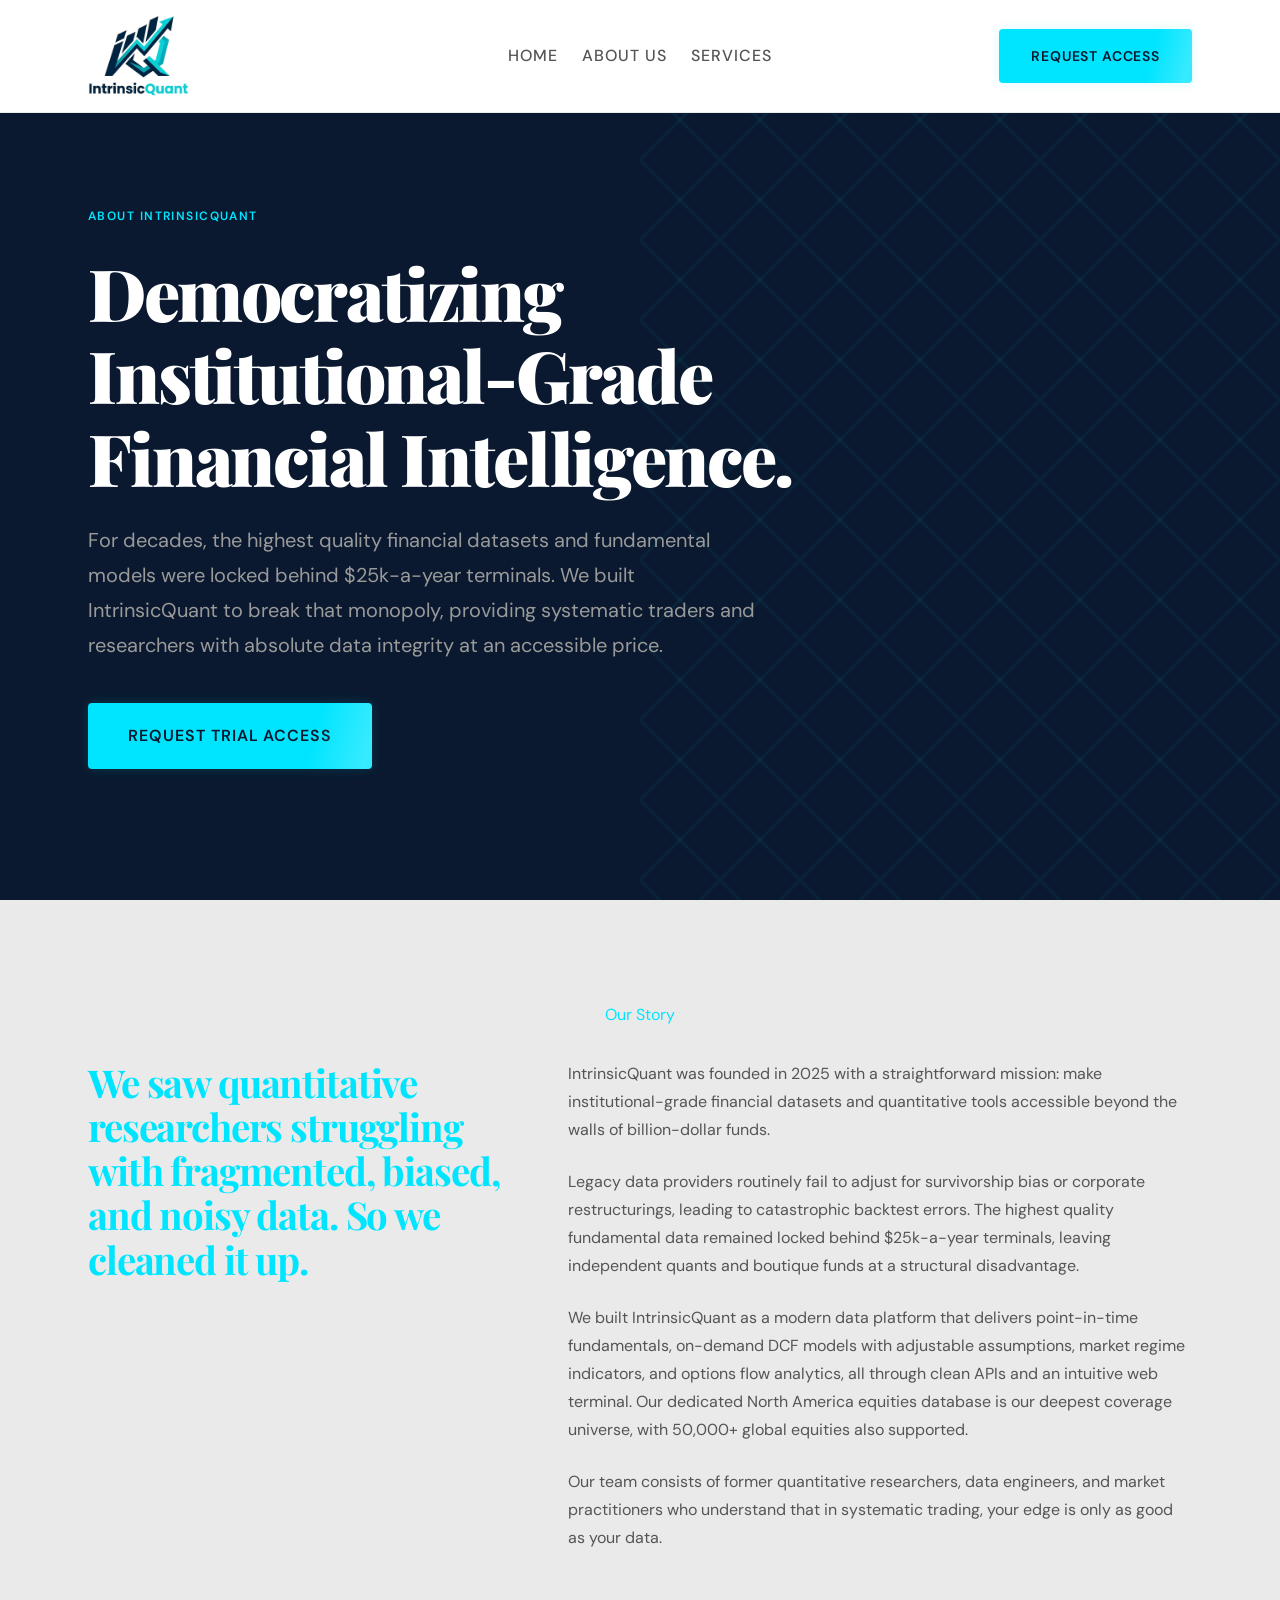
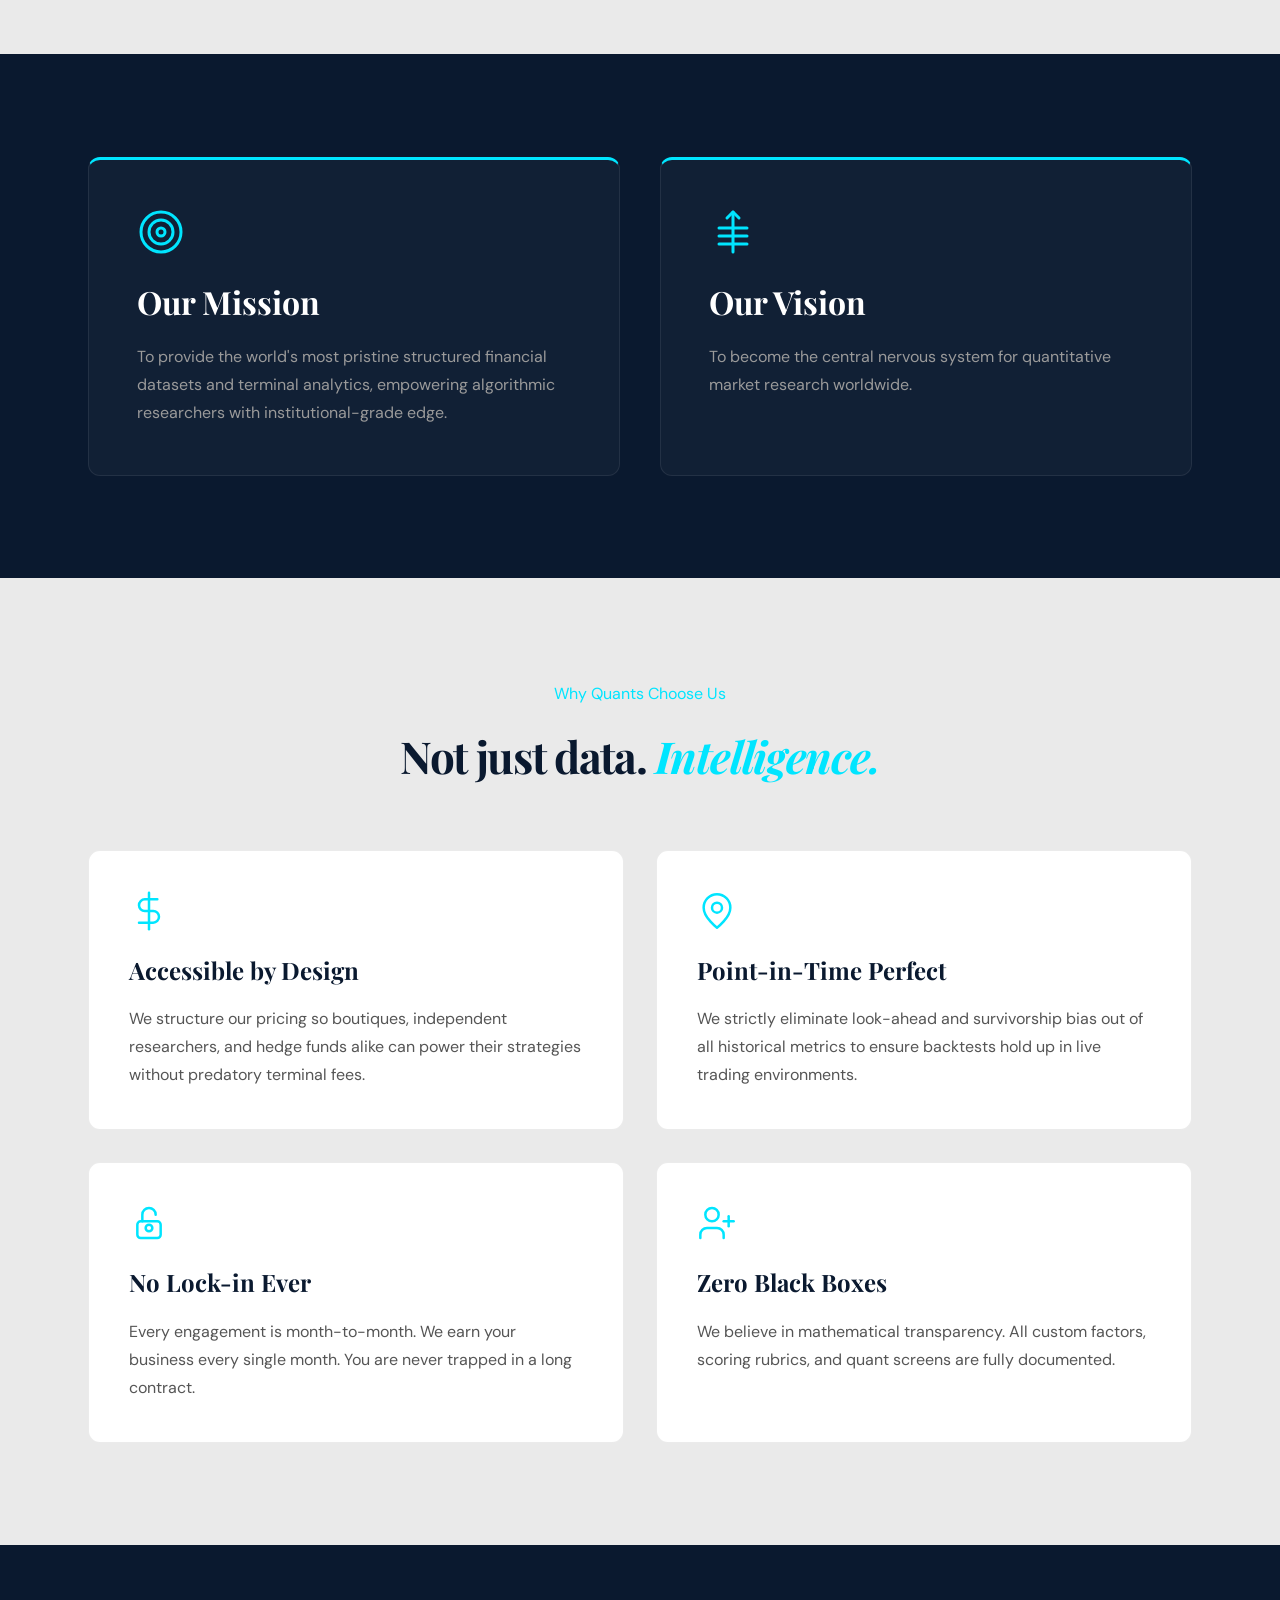
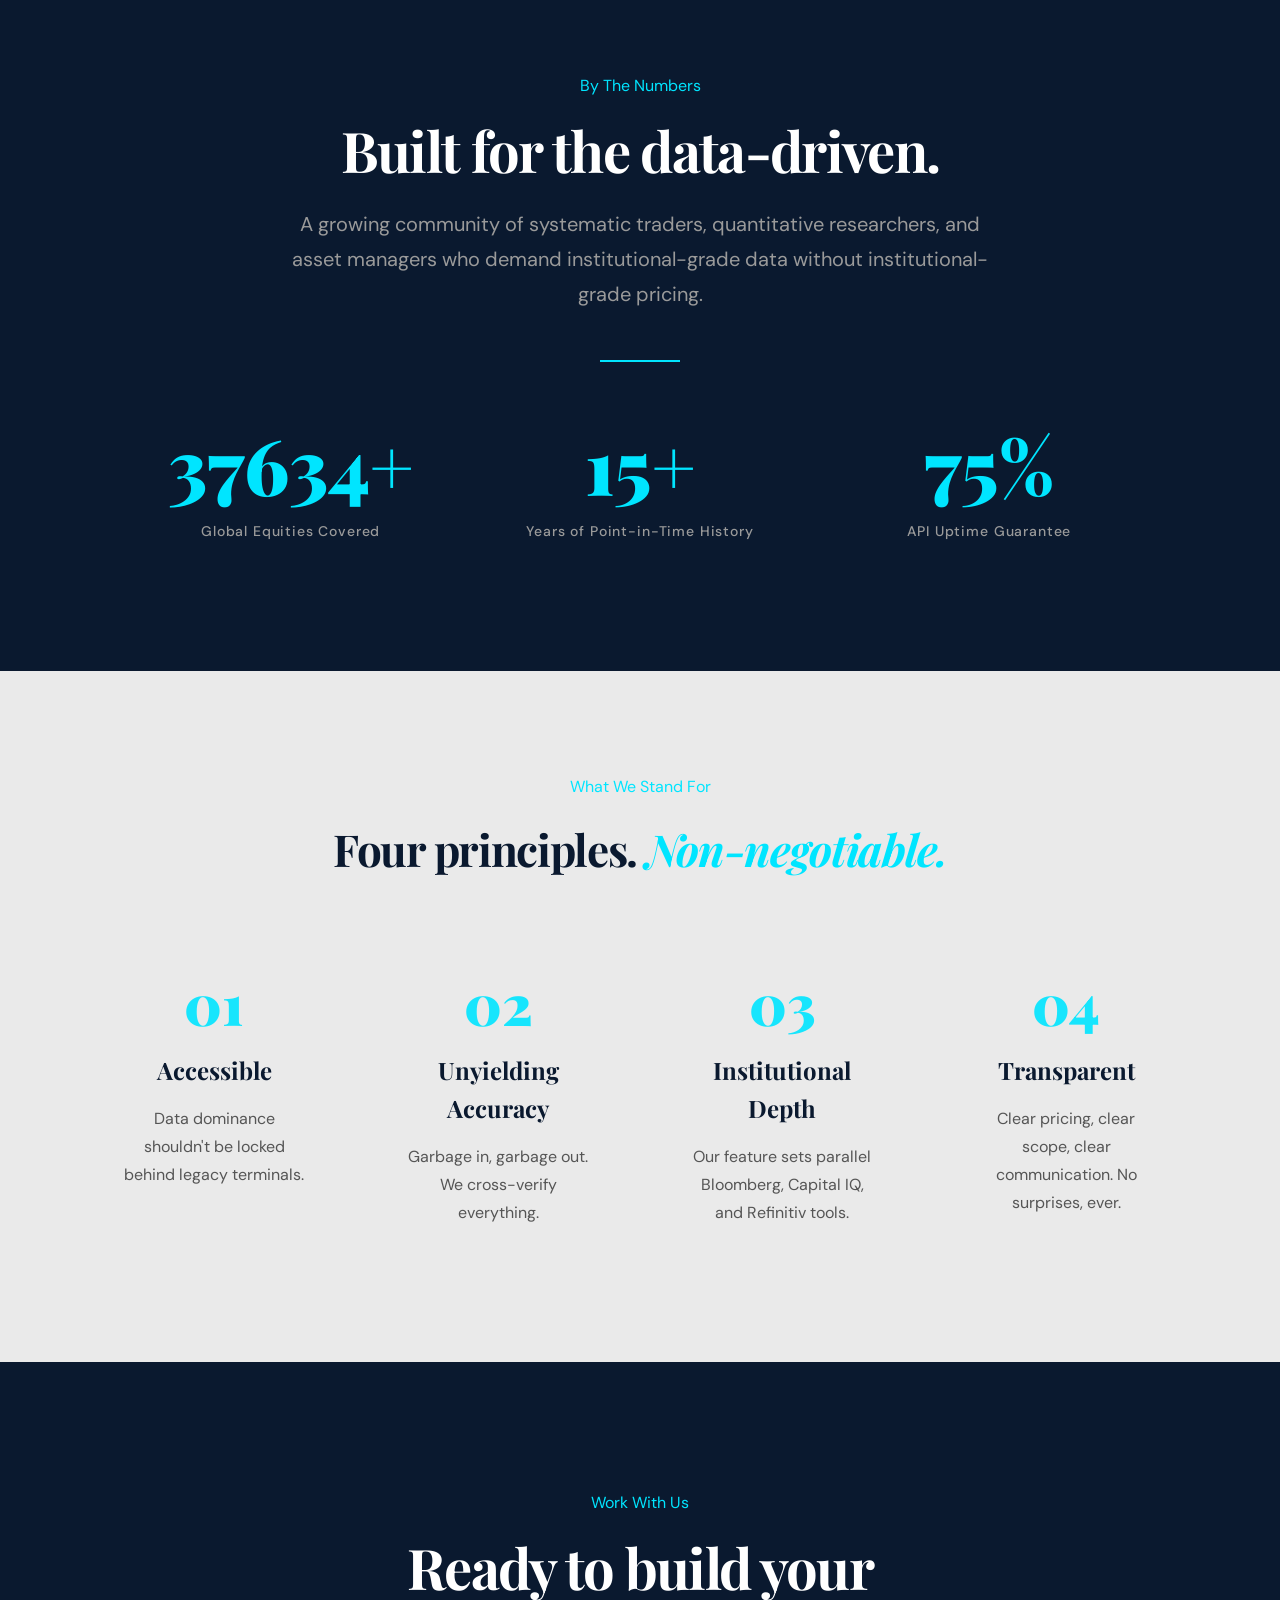
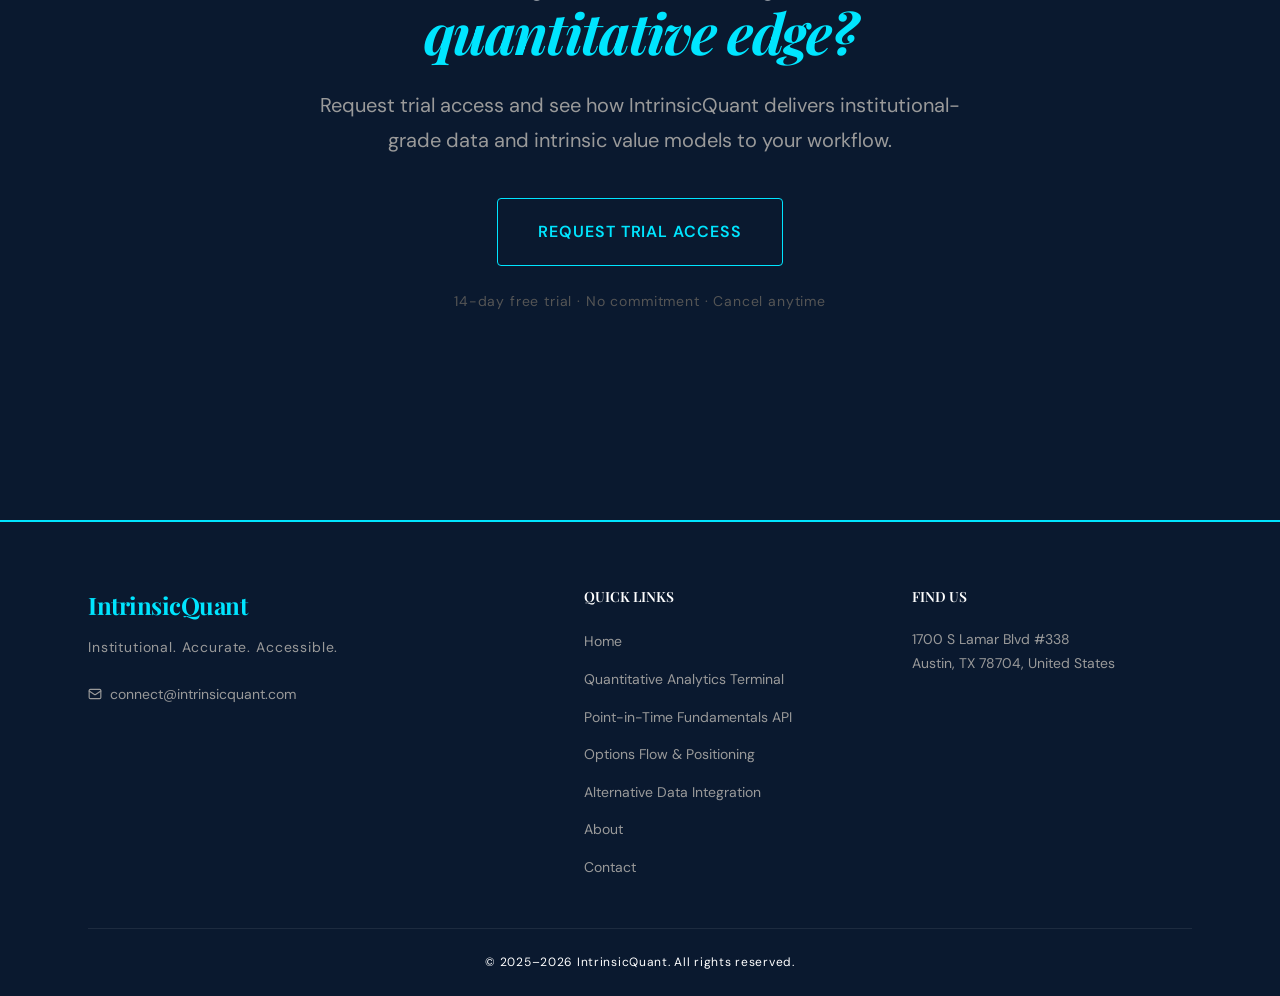
==== about/index.html @ f61d4e47 "Initial commit for IntrinsicQuant" ====
<!DOCTYPE html>
<html lang="en">

<head>
  <meta charset="UTF-8">
  <meta name="viewport" content="width=device-width, initial-scale=1.0">
  <title>About Us — IntrinsicQuant</title>
  <meta name="description"
    content="Learn about IntrinsicQuant and our mission to democratize institutional-grade financial data.">
  <link rel="canonical" href="https://intrinsicquant.com/about/">
  <meta property="og:title" content="About Us — IntrinsicQuant">
  <meta property="og:description"
    content="Learn about IntrinsicQuant and our mission to democratize institutional-grade financial data.">
  <meta property="og:image" content="https://intrinsicquant.com/assets/images/Png%20Logo.png">
  <meta property="og:url" content="https://intrinsicquant.com/about/">
  <meta property="og:type" content="website">
  <meta name="twitter:card" content="summary_large_image">
  <meta name="twitter:title" content="About Us — IntrinsicQuant">
  <meta name="twitter:description" content="Learn about IntrinsicQuant and our mission to democratize institutional-grade financial data.">
  <meta name="twitter:image" content="https://intrinsicquant.com/assets/images/Png%20Logo.png">
  <link
    href="https://fonts.googleapis.com/css2?family=Playfair+Display:wght@400;700;900&family=DM+Sans:wght@300;400;500;600&display=swap"
    rel="stylesheet">
  <link rel="stylesheet" href="/css/styles.css">
  <script defer src="/js/main.js"></script>
</head>

<body>

  <!-- NAV -->
  <nav class="nav" id="navbar">
    <div class="container">
      <div class="nav__inner">

        <a class="nav__logo" href="/">
          <img src="/assets/images/logo.png" alt="IntrinsicQuant" height="80">
        </a>

        <ul class="nav__links">
          <li class="nav__item">
            <a href="/" class="nav__link">Home</a>
          </li>
          <li class="nav__item">
            <a href="/about/" class="nav__link">About Us</a>
          </li>
          <li class="nav__item">
            <a href="/#services" class="nav__link">Services</a>
          </li>
          
        </ul>

        <div class="nav__ctas">
          
          <a class="btn btn--sm btn--primary" href="/contact/">Request Access</a>
        </div>

        <button class="nav__hamburger" id="nav-hamburger" aria-label="Toggle menu" aria-expanded="false">
          <span></span><span></span><span></span>
        </button>

      </div>
    </div>
  </nav>

  <div class="nav__mobile" id="nav-mobile">
    <a href="/" class="nav__link">Home</a>
    <a href="/about/" class="nav__link">About Us</a>
    <a href="/#services" class="nav__link">Services</a>
    
    <div style="margin-top:auto;display:flex;flex-direction:column;gap:12px;">
      
      <a class="btn btn--primary" href="/contact/">Request Access</a>
    </div>
  </div>

  <!-- SECTION 1: HERO -->
  <section class="about-hero">
    <div class="container">
      <div class="about-hero__content">
        <p class="about-hero__label">About IntrinsicQuant</p>
        <h1 class="about-hero__headline">Democratizing Institutional-Grade Financial Intelligence.</h1>
        <p class="about-hero__subline">For decades, the highest quality financial datasets and fundamental models were locked behind $25k-a-year terminals. We built IntrinsicQuant to break that monopoly, providing systematic traders and researchers with absolute data integrity at an accessible price.</p>
        <div class="about-hero__buttons">
          <a href="/contact/" class="btn btn--primary btn--lg">Request Trial Access</a>
          
        </div>
      </div>
      <div class="about-hero__texture"></div>
    </div>
  </section>

  <!-- SECTION 2: OUR STORY -->
  <section class="about-story">
    <div class="container">
      <p class="section-label">Our Story</p>
      <div class="about-story__grid">
        <div class="about-story__quote">
          <p>We saw quantitative researchers struggling with fragmented, biased, and noisy data. So we cleaned it up.</p>
        </div>
        <div class="about-story__body">
          <p>IntrinsicQuant was founded in 2025 with a straightforward mission: make institutional-grade financial datasets and quantitative tools accessible beyond the walls of billion-dollar funds.</p>
          <p>Legacy data providers routinely fail to adjust for survivorship bias or corporate restructurings, leading to catastrophic backtest errors. The highest quality fundamental data remained locked behind $25k-a-year terminals, leaving independent quants and boutique funds at a structural disadvantage.</p>
          <p>We built IntrinsicQuant as a modern data platform that delivers point-in-time fundamentals, on-demand DCF models with adjustable assumptions, market regime indicators, and options flow analytics, all through clean APIs and an intuitive web terminal. Our dedicated North America equities database is our deepest coverage universe, with 50,000+ global equities also supported.</p>
          <p>Our team consists of former quantitative researchers, data engineers, and market practitioners who understand that in systematic trading, your edge is only as good as your data.</p>
        </div>
      </div>
    </div>
  </section>

  <!-- SECTION 3: MISSION AND VISION -->
  <section class="about-mission">
    <div class="container">
      <div class="about-mission__grid">
        <div class="about-mission__card">
          <div class="about-mission__icon">
            <svg xmlns="http://www.w3.org/2000/svg" width="48" height="48" viewBox="0 0 24 24" fill="none"
              stroke="currentColor" stroke-width="1.5" stroke-linecap="round" stroke-linejoin="round">
              <circle cx="12" cy="12" r="10" />
              <circle cx="12" cy="12" r="6" />
              <circle cx="12" cy="12" r="2" />
            </svg>
          </div>
          <h3>Our Mission</h3>
          <p>To provide the world's most pristine structured financial datasets and terminal analytics, empowering algorithmic researchers with institutional-grade edge.</p>
        </div>
        <div class="about-mission__card">
          <div class="about-mission__icon">
            <svg xmlns="http://www.w3.org/2000/svg" width="48" height="48" viewBox="0 0 24 24" fill="none"
              stroke="currentColor" stroke-width="1.5" stroke-linecap="round" stroke-linejoin="round">
              <path d="M12 2v20" />
              <path d="m15 5-3-3-3 3" />
              <path d="M5 10h14" />
              <path d="M5 14h14" />
              <path d="M5 18h14" />
            </svg>
          </div>
          <h3>Our Vision</h3>
          <p>To become the central nervous system for quantitative market research worldwide.</p>
        </div>
      </div>
    </div>
  </section>

  <!-- SECTION 4: WHAT MAKES US DIFFERENT -->
  <section class="about-different">
    <div class="container">
      <p class="section-label">Why Quants Choose Us</p>
      <h2 class="section-title">Not just data. <span class="italic-accent">Intelligence.</span></h2>
      <div class="about-different__grid">
        <div class="about-different__card">
          <div class="about-different__icon">
            <svg xmlns="http://www.w3.org/2000/svg" width="40" height="40" viewBox="0 0 24 24" fill="none"
              stroke="currentColor" stroke-width="1.5" stroke-linecap="round" stroke-linejoin="round">
              <line x1="12" y1="1" x2="12" y2="23" />
              <path d="M17 5H9.5a3.5 3.5 0 0 0 0 7h5a3.5 3.5 0 0 1 0 7H6" />
            </svg>
          </div>
          <h4>Accessible by Design</h4>
          <p>We structure our pricing so boutiques, independent researchers, and hedge funds alike can power their strategies without predatory terminal fees.</p>
        </div>
        <div class="about-different__card">
          <div class="about-different__icon">
            <svg xmlns="http://www.w3.org/2000/svg" width="40" height="40" viewBox="0 0 24 24" fill="none"
              stroke="currentColor" stroke-width="1.5" stroke-linecap="round" stroke-linejoin="round">
              <path d="M20 10c0 6-8 12-8 12s-8-6-8-12a8 8 0 0 1 16 0Z" />
              <circle cx="12" cy="10" r="3" />
            </svg>
          </div>
          <h4>Point-in-Time Perfect</h4>
          <p>We strictly eliminate look-ahead and survivorship bias out of all historical metrics to ensure backtests hold up in live trading environments.</p>
        </div>
        <div class="about-different__card">
          <div class="about-different__icon">
            <svg xmlns="http://www.w3.org/2000/svg" width="40" height="40" viewBox="0 0 24 24" fill="none"
              stroke="currentColor" stroke-width="1.5" stroke-linecap="round" stroke-linejoin="round">
              <rect x="5" y="11" width="14" height="10" rx="2" ry="2" />
              <path d="M12 17a2 2 0 1 0 0-4 2 2 0 0 0 0 4z" />
              <path d="M8 11V7a4 4 0 0 1 8 0" />
            </svg>
          </div>
          <h4>No Lock-in Ever</h4>
          <p>Every engagement is month-to-month. We earn your business every single month. You are never trapped in a long contract.</p>
        </div>
        <div class="about-different__card">
          <div class="about-different__icon">
            <svg xmlns="http://www.w3.org/2000/svg" width="40" height="40" viewBox="0 0 24 24" fill="none"
              stroke="currentColor" stroke-width="1.5" stroke-linecap="round" stroke-linejoin="round">
              <path d="M16 21v-2a4 4 0 0 0-4-4H6a4 4 0 0 0-4 4v2" />
              <circle cx="9" cy="7" r="4" />
              <line x1="19" y1="8" x2="19" y2="14" />
              <line x1="22" y1="11" x2="16" y2="11" />
            </svg>
          </div>
          <h4>Zero Black Boxes</h4>
          <p>We believe in mathematical transparency. All custom factors, scoring rubrics, and quant screens are fully documented.</p>
        </div>
      </div>
    </div>
  </section>

  <!-- SECTION 5: THE HIVE COMMUNITY -->
  <section class="about-hive">
    <div class="container">
      <p class="section-label">By The Numbers</p>
      <h2 class="about-hive__headline">Built for the data-driven.</h2>
      <p class="about-hive__subline">A growing community of systematic traders, quantitative researchers, and asset managers who demand institutional-grade data without institutional-grade pricing.</p>
      <div class="about-hive__divider"></div>
      <div class="about-hive__stats">
        <div class="about-hive__stat">
          <div class="about-hive__stat-num" data-counter data-target="50000" data-suffix="+">0+</div>
          <div class="about-hive__stat-label">Global Equities Covered</div>
        </div>
        <div class="about-hive__stat">
          <div class="about-hive__stat-num" data-counter data-target="20" data-suffix="+">0+</div>
          <div class="about-hive__stat-label">Years of Point-in-Time History</div>
        </div>
        <div class="about-hive__stat">
          <div class="about-hive__stat-num" data-counter data-target="99" data-suffix="%">0%</div>
          <div class="about-hive__stat-label">API Uptime Guarantee</div>
        </div>
      </div>
    </div>
  </section>

  <!-- SECTION 6: VALUES -->
  <section class="about-values">
    <div class="container">
      <p class="section-label">What We Stand For</p>
      <h2 class="section-title">Four principles. <span class="italic-accent">Non-negotiable.</span></h2>
      <div class="about-values__grid">
        <div class="about-values__card">
          <div class="about-values__num">01</div>
          <h4>Accessible</h4>
          <p>Data dominance shouldn't be locked behind legacy terminals.</p>
        </div>
        <div class="about-values__card">
          <div class="about-values__num">02</div>
          <h4>Unyielding Accuracy</h4>
          <p>Garbage in, garbage out. We cross-verify everything.</p>
        </div>
        <div class="about-values__card">
          <div class="about-values__num">03</div>
          <h4>Institutional Depth</h4>
          <p>Our feature sets parallel Bloomberg, Capital IQ, and Refinitiv tools.</p>
        </div>
        <div class="about-values__card">
          <div class="about-values__num">04</div>
          <h4>Transparent</h4>
          <p>Clear pricing, clear scope, clear communication. No surprises, ever.</p>
        </div>
      </div>
    </div>
  </section>

  <!-- SECTION 8: CTA -->
  <section class="about-cta">
    <div class="container">
      <p class="section-label">Work With Us</p>
      <h2 class="about-cta__headline">Ready to build your <span class="italic-accent">quantitative edge?</span></h2>
      <p class="about-cta__subline">Request trial access and see how IntrinsicQuant delivers institutional-grade data and intrinsic value models to your workflow.</p>
      <div class="about-cta__buttons">

        <a href="/contact/" class="btn btn--secondary btn--lg">Request Trial Access</a>
      </div>
      <p class="about-cta__note">14-day free trial · No commitment · Cancel anytime</p>
    </div>
  </section>

  <!-- FOOTER -->
  <footer class="site-footer">
    <div class="container">
      <div class="footer-grid">

        <!-- Col 1: Brand -->
        <div class="footer-col footer-brand">
          <a class="footer-logo" href="/">IntrinsicQuant</a>
          <p class="footer-tagline">Institutional. Accurate. Accessible.</p>
          <div class="footer-contact">
            
            <a class="footer-contact-link" href="mailto:connect@intrinsicquant.com">
              <svg xmlns="http://www.w3.org/2000/svg" width="14" height="14" viewBox="0 0 24 24" fill="none"
                stroke="currentColor" stroke-width="2" stroke-linecap="round" stroke-linejoin="round"
                aria-hidden="true">
                <rect width="20" height="16" x="2" y="4" rx="2" />
                <path d="m22 7-8.97 5.7a1.94 1.94 0 0 1-2.06 0L2 7" />
              </svg>
              connect@intrinsicquant.com
            </a>
          </div>
        </div>

        <!-- Col 2: Quick Links -->
        <div class="footer-col">
          <h4 class="footer-heading">Quick Links</h4>
          <ul class="footer-links">
            <li><a href="/">Home</a></li>
            <li><a href="/#services">Quantitative Analytics Terminal</a></li>
            <li><a href="/#services">Point-in-Time Fundamentals API</a></li>
            <li><a href="/#services">Options Flow & Positioning</a></li>
            <li><a href="/#services">Alternative Data Integration</a></li>
            <li><a href="/about/">About</a></li>
            <li><a href="/contact/">Contact</a></li>
          </ul>
        </div>

        <!-- Col 3: Location & Social -->
        <div class="footer-col">
          <h4 class="footer-heading">Find Us</h4>
          <p class="footer-address">1700 S Lamar Blvd #338<br>Austin, TX 78704, United States</p>
          
          
        </div>

      </div>
      <div class="footer-bottom">
        <p>© 2025–2026 IntrinsicQuant. All rights reserved.</p>
      </div>
    </div>
  </footer>
</body>

</html>
---- css/styles.css ----
/* ============================================================
   INTRINSICQUANT.COM — SHARED CSS DESIGN SYSTEM
   Version: 1.0.0
   Stack: GitHub Pages / Static HTML
   Aesthetic: Quantitative Finance — Precision meets Authority
   ============================================================ */

/* ------------------------------------------------------------
   0. GOOGLE FONTS IMPORT
   Playfair Display (display/headings) + DM Sans (body)
   ------------------------------------------------------------ */
@import url('https://fonts.googleapis.com/css2?family=Playfair+Display:ital,wght@0,400;0,600;0,700;0,900;1,400;1,700&family=DM+Sans:opsz,wght@9..40,300;9..40,400;9..40,500;9..40,600&display=swap');


/* ============================================================
   1. DESIGN TOKENS — CSS CUSTOM PROPERTIES
   ============================================================ */
:root {

  /* --- Brand Colors --- */
  --color-black: #0A192F;
  --color-gold: #00E5FF;
  --color-gold-dark: #00B3CC;
  --color-gold-light: #66EFFF;
  --color-gold-glow: rgba(0, 229, 255, 0.15);
  --color-light: #EAEAEA;
  --color-white: #FFFFFF;

  /* --- Neutrals --- */
  --color-gray-50: #F8F8F8;
  --color-gray-100: #EAEAEA;
  /* = --color-light */
  --color-gray-200: #D4D4D4;
  --color-gray-400: #9A9A9A;
  --color-gray-600: #555555;
  --color-gray-800: #1A1A1A;
  --color-gray-900: #0D0D0D;

  /* --- Semantic Color Roles --- */
  --bg-primary: var(--color-black);
  --bg-secondary: var(--color-gray-900);
  --bg-surface: var(--color-gray-800);
  --bg-light-section: var(--color-light);
  --text-primary: var(--color-white);
  --text-secondary: var(--color-gray-400);
  --text-on-light: var(--color-black);
  --text-accent: var(--color-gold);
  --border-default: rgba(0, 229, 255, 0.18);
  --border-subtle: rgba(255, 255, 255, 0.08);

  /* --- Typography Scale --- */
  --font-display: 'Playfair Display', Georgia, serif;
  --font-body: 'DM Sans', system-ui, sans-serif;

  --text-xs: 0.75rem;
  /* 12px */
  --text-sm: 0.875rem;
  /* 14px */
  --text-base: 1rem;
  /* 16px */
  --text-md: 1.125rem;
  /* 18px */
  --text-lg: 1.25rem;
  /* 20px */
  --text-xl: 1.5rem;
  /* 24px */
  --text-2xl: 2rem;
  /* 32px */
  --text-3xl: 2.75rem;
  /* 44px */
  --text-4xl: 3.5rem;
  /* 56px */
  --text-5xl: 4.5rem;
  /* 72px */
  --text-hero: clamp(3rem, 7vw, 5.5rem);

  --leading-tight: 1.15;
  --leading-snug: 1.35;
  --leading-normal: 1.6;
  --leading-relaxed: 1.75;

  --tracking-tight: -0.03em;
  --tracking-normal: -0.01em;
  --tracking-wide: 0.06em;
  --tracking-wider: 0.12em;

  --weight-light: 300;
  --weight-regular: 400;
  --weight-medium: 500;
  --weight-semibold: 600;
  --weight-bold: 700;
  --weight-black: 900;

  /* --- Spacing Scale (8pt grid) --- */
  --space-1: 0.25rem;
  /*  4px */
  --space-2: 0.5rem;
  /*  8px */
  --space-3: 0.75rem;
  /* 12px */
  --space-4: 1rem;
  /* 16px */
  --space-5: 1.25rem;
  /* 20px */
  --space-6: 1.5rem;
  /* 24px */
  --space-8: 2rem;
  /* 32px */
  --space-10: 2.5rem;
  /* 40px */
  --space-12: 3rem;
  /* 48px */
  --space-16: 4rem;
  /* 64px */
  --space-20: 5rem;
  /* 80px */
  --space-24: 6rem;
  /* 96px */
  --space-32: 8rem;
  /* 128px */

  /* --- Layout --- */
  --container-max: 1200px;
  --container-wide: 1440px;
  --container-narrow: 780px;
  --container-padding: clamp(1.25rem, 5vw, 3rem);
  --section-py: clamp(4rem, 8vw, 7rem);

  /* --- Border Radius --- */
  --radius-sm: 4px;
  --radius-md: 8px;
  --radius-lg: 12px;
  --radius-xl: 20px;
  --radius-pill: 999px;

  /* --- Shadows --- */
  --shadow-sm: 0 2px 8px rgba(0, 0, 0, 0.35);
  --shadow-md: 0 8px 24px rgba(0, 0, 0, 0.5);
  --shadow-lg: 0 20px 60px rgba(0, 0, 0, 0.65);
  --shadow-gold: 0 0 28px rgba(0, 229, 255, 0.22);
  --shadow-gold-sm: 0 0 12px rgba(0, 229, 255, 0.15);

  /* --- Transitions --- */
  --ease-out: cubic-bezier(0.16, 1, 0.3, 1);
  --ease-in-out: cubic-bezier(0.45, 0, 0.55, 1);
  --ease-spring: cubic-bezier(0.34, 1.56, 0.64, 1);
  --duration-fast: 160ms;
  --duration-base: 280ms;
  --duration-slow: 480ms;

  /* --- Z-Index Layers --- */
  --z-base: 0;
  --z-raised: 10;
  --z-overlay: 100;
  --z-nav: 200;
  --z-modal: 300;
  --z-toast: 400;
}


/* ============================================================
   2. CSS RESET & BASE
   ============================================================ */
*,
*::before,
*::after {
  box-sizing: border-box;
  margin: 0;
  padding: 0;
}

html {
  font-size: 16px;
  scroll-behavior: smooth;
  -webkit-text-size-adjust: 100%;
  text-rendering: optimizeLegibility;
  -webkit-font-smoothing: antialiased;
  -moz-osx-font-smoothing: grayscale;
}

body {
  font-family: var(--font-body);
  font-size: var(--text-base);
  font-weight: var(--weight-regular);
  line-height: var(--leading-normal);
  color: var(--text-primary);
  background-color: var(--bg-primary);
  overflow-x: hidden;
}

img,
video,
svg {
  display: block;
  max-width: 100%;
  height: auto;
}

a {
  color: inherit;
  text-decoration: none;
}

ul,
ol {
  list-style: none;
}

button,
input,
select,
textarea {
  font: inherit;
  border: none;
  background: none;
  outline: none;
}

button {
  cursor: pointer;
}

::selection {
  background: var(--color-gold);
  color: var(--color-black);
}

:focus-visible {
  outline: 2px solid var(--color-gold);
  outline-offset: 3px;
  border-radius: var(--radius-sm);
}


/* ============================================================
   3. LAYOUT UTILITIES
   ============================================================ */

/* Container */
.container {
  width: 100%;
  max-width: var(--container-max);
  margin-inline: auto;
  padding-inline: var(--container-padding);
}

.container--wide {
  max-width: var(--container-wide);
}

.container--narrow {
  max-width: var(--container-narrow);
}

/* Section wrapper */
.section {
  padding-block: var(--section-py);
}

.section--dark {
  background-color: var(--bg-primary);
}

.section--dim {
  background-color: var(--bg-secondary);
}

.section--light {
  background-color: var(--bg-light-section);
  color: var(--text-on-light);
}

/* Grid helpers */
.grid {
  display: grid;
  gap: var(--space-8);
}

.grid-2 {
  grid-template-columns: repeat(2, 1fr);
}

.grid-3 {
  grid-template-columns: repeat(3, 1fr);
}

.grid-4 {
  grid-template-columns: repeat(4, 1fr);
}

.grid-auto-fit-sm {
  grid-template-columns: repeat(auto-fit, minmax(220px, 1fr));
}

.grid-auto-fit-md {
  grid-template-columns: repeat(auto-fit, minmax(300px, 1fr));
}

.grid-auto-fit-lg {
  grid-template-columns: repeat(auto-fit, minmax(360px, 1fr));
}

/* Flex helpers */
.flex {
  display: flex;
}

.flex-center {
  display: flex;
  align-items: center;
  justify-content: center;
}

.flex-between {
  display: flex;
  align-items: center;
  justify-content: space-between;
}

.flex-col {
  display: flex;
  flex-direction: column;
}

.gap-2 {
  gap: var(--space-2);
}

.gap-4 {
  gap: var(--space-4);
}

.gap-6 {
  gap: var(--space-6);
}

.gap-8 {
  gap: var(--space-8);
}

.gap-12 {
  gap: var(--space-12);
}

/* Spacing helpers */
.mt-auto {
  margin-top: auto;
}

.ml-auto {
  margin-left: auto;
}

.mx-auto {
  margin-inline: auto;
}

/* Divider */
.divider {
  width: 100%;
  height: 1px;
  background: var(--border-subtle);
}

.divider--gold {
  background: linear-gradient(90deg, transparent, var(--color-gold), transparent);
  height: 1px;
  border: none;
  opacity: 0.5;
}


/* ============================================================
   4. TYPOGRAPHY
   ============================================================ */

/* Display headings — Playfair Display */
.display-xl,
.display-lg,
.display-md,
.display-sm {
  font-family: var(--font-display);
  line-height: var(--leading-tight);
  letter-spacing: var(--tracking-tight);
  font-weight: var(--weight-bold);
}

.display-xl {
  font-size: var(--text-hero);
  font-weight: var(--weight-black);
}

.display-lg {
  font-size: var(--text-5xl);
}

.display-md {
  font-size: var(--text-4xl);
}

.display-sm {
  font-size: var(--text-3xl);
}

/* Section headings */
h1,
.h1 {
  font-family: var(--font-display);
  font-size: var(--text-4xl);
  font-weight: var(--weight-bold);
  line-height: var(--leading-tight);
  letter-spacing: var(--tracking-tight);
}

h2,
.h2 {
  font-family: var(--font-display);
  font-size: var(--text-3xl);
  font-weight: var(--weight-bold);
  line-height: var(--leading-snug);
  letter-spacing: var(--tracking-tight);
}

h3,
.h3 {
  font-family: var(--font-display);
  font-size: var(--text-2xl);
  font-weight: var(--weight-semibold);
  line-height: var(--leading-snug);
}

h4,
.h4 {
  font-family: var(--font-body);
  font-size: var(--text-xl);
  font-weight: var(--weight-semibold);
}

h5,
.h5 {
  font-family: var(--font-body);
  font-size: var(--text-lg);
  font-weight: var(--weight-medium);
}

h6,
.h6 {
  font-family: var(--font-body);
  font-size: var(--text-base);
  font-weight: var(--weight-semibold);
  letter-spacing: var(--tracking-wide);
  text-transform: uppercase;
}

/* Body text */
.text-xl {
  font-size: var(--text-xl);
  line-height: var(--leading-relaxed);
}

.text-lg {
  font-size: var(--text-lg);
  line-height: var(--leading-relaxed);
}

.text-md {
  font-size: var(--text-md);
  line-height: var(--leading-normal);
}

.text-base {
  font-size: var(--text-base);
  line-height: var(--leading-normal);
}

.text-sm {
  font-size: var(--text-sm);
  line-height: var(--leading-normal);
}

.text-xs {
  font-size: var(--text-xs);
  line-height: var(--leading-normal);
}

/* Eyebrow label (above section headings) */
.eyebrow {
  font-family: var(--font-body);
  font-size: var(--text-xs);
  font-weight: var(--weight-semibold);
  letter-spacing: var(--tracking-wider);
  text-transform: uppercase;
  color: var(--color-gold);
}

.eyebrow::before {
  content: '— ';
  opacity: 0.7;
}

/* Color utilities */
.text-gold {
  color: var(--color-gold);
}

.text-muted {
  color: var(--text-secondary);
}

.text-white {
  color: var(--color-white);
}

.text-black {
  color: var(--color-black);
}

/* Alignment */
.text-center {
  text-align: center;
}

.text-left {
  text-align: left;
}

.text-right {
  text-align: right;
}

/* Italic accent */
.italic-accent {
  font-style: italic;
  color: var(--color-gold);
}

/* Rich text body blocks */
.prose p {
  margin-bottom: var(--space-5);
  color: var(--text-secondary);
  line-height: var(--leading-relaxed);
}

.prose p:last-child {
  margin-bottom: 0;
}

.prose a {
  color: var(--color-gold);
  border-bottom: 1px solid rgba(0, 229, 255, 0.35);
  transition: border-color var(--duration-fast);
}

.prose a:hover {
  border-color: var(--color-gold);
}

.prose strong {
  color: var(--text-primary);
  font-weight: var(--weight-semibold);
}


/* ============================================================
   5. BUTTONS
   ============================================================ */

.btn {
  display: inline-flex;
  align-items: center;
  justify-content: center;
  gap: var(--space-2);
  padding: var(--space-4) var(--space-8);
  font-family: var(--font-body);
  font-size: var(--text-sm);
  font-weight: var(--weight-semibold);
  letter-spacing: var(--tracking-wide);
  text-transform: uppercase;
  border-radius: var(--radius-sm);
  transition:
    background var(--duration-base) var(--ease-out),
    color var(--duration-base) var(--ease-out),
    box-shadow var(--duration-base) var(--ease-out),
    transform var(--duration-fast) var(--ease-spring);
  white-space: nowrap;
  cursor: pointer;
  position: relative;
  overflow: hidden;
}

.btn:active {
  transform: scale(0.97);
}

/* Primary — Gold fill (Book a Meeting) */
.btn--primary {
  background: var(--color-gold);
  color: var(--color-black);
  box-shadow: var(--shadow-gold-sm);
}

.btn--primary:hover {
  background: var(--color-gold-light);
  box-shadow: var(--shadow-gold);
  transform: translateY(-2px);
}

/* Secondary — Outlined gold */
.btn--secondary {
  background: transparent;
  color: var(--color-gold);
  border: 1.5px solid var(--color-gold);
}

.btn--secondary:hover {
  background: var(--color-gold-glow);
  box-shadow: var(--shadow-gold-sm);
  transform: translateY(-2px);
}

/* Ghost — Subtle for nav/inline use */
.btn--ghost {
  background: transparent;
  color: var(--text-primary);
  border: 1.5px solid var(--border-subtle);
}

.btn--ghost:hover {
  border-color: var(--color-gold);
  color: var(--color-gold);
}


/* Size modifiers */
.btn--sm {
  padding: var(--space-4) var(--space-8);
  font-size: var(--text-sm);
}

.btn--lg {
  padding: var(--space-5) var(--space-10);
  font-size: var(--text-base);
}

.btn--xl {
  padding: var(--space-6) var(--space-12);
  font-size: var(--text-md);
}

/* Full width */
.btn--full {
  width: 100%;
}

/* Button icon */
.btn__icon {
  width: 1.1em;
  height: 1.1em;
  flex-shrink: 0;
}

/* Shimmer effect on primary btn */
.btn--primary::after {
  content: '';
  position: absolute;
  inset: 0;
  background: linear-gradient(105deg, transparent 40%, rgba(255, 255, 255, 0.22) 50%, transparent 60%);
  background-size: 200%;
  background-position: 200%;
  transition: background-position 0.6s var(--ease-out);
}

.btn--primary:hover::after {
  background-position: -200%;
}


/* ============================================================
   6. NAVIGATION
   ============================================================ */

.nav {
  position: fixed;
  top: 0;
  left: 0;
  right: 0;
  z-index: var(--z-nav);
  background: var(--color-white);
  padding-block: var(--space-4);
  border-bottom: 1px solid rgba(0, 0, 0, 0.08);
  transition: box-shadow var(--duration-slow) var(--ease-out),
    padding var(--duration-base) var(--ease-out);
}

.nav.scrolled {
  background: var(--color-white);
  padding-block: var(--space-3);
  box-shadow: 0 2px 24px rgba(0, 0, 0, 0.10);
}

.nav__inner {
  display: flex;
  align-items: center;
  gap: var(--space-6);
}

/* Logo image */
.nav__logo {
  display: flex;
  align-items: center;
  flex-shrink: 0;
  text-decoration: none;
  flex: 1;
}

.nav__logo img {
  height: 80px;
  width: auto;
  display: block;
}

.nav__links {
  display: flex;
  align-items: center;
  justify-content: center;
  gap: var(--space-6);
  flex: 2;
}

/* Dropdown parent */
.nav__item {
  position: relative;
  list-style: none;
}

.nav__link {
  font-size: var(--text-base);
  font-weight: var(--weight-medium);
  color: var(--color-gray-600);
  letter-spacing: var(--tracking-wide);
  text-transform: uppercase;
  transition: color var(--duration-fast);
  position: relative;
  display: inline-flex;
  align-items: center;
  gap: 5px;
  padding-block: 4px;
  white-space: nowrap;
}

/* Chevron for dropdown parents */
.nav__link--parent::after {
  content: '';
  display: inline-block;
  width: 6px;
  height: 6px;
  border-right: 1.5px solid currentColor;
  border-bottom: 1.5px solid currentColor;
  transform: rotate(45deg) translateY(-2px);
  transition: transform var(--duration-fast);
  margin-left: 2px;
  flex-shrink: 0;
}

.nav__item:hover .nav__link--parent::after {
  transform: rotate(-135deg) translateY(-2px);
}

/* Gold underline for non-parent links */
.nav__link:not(.nav__link--parent)::before {
  content: '';
  position: absolute;
  bottom: -2px;
  left: 0;
  width: 0;
  height: 1.5px;
  background: var(--color-gold);
  transition: width var(--duration-base) var(--ease-out);
}

.nav__link:hover,
.nav__link.active {
  color: var(--color-black);
}

.nav__link:not(.nav__link--parent):hover::before,
.nav__link:not(.nav__link--parent).active::before {
  width: 100%;
}

/* Dropdown panel */
.nav__dropdown {
  position: absolute;
  top: calc(100% + 14px);
  left: 0;
  background: var(--color-white);
  border: 1px solid rgba(0, 0, 0, 0.08);
  border-top: 2px solid var(--color-gold);
  min-width: 200px;
  box-shadow: 0 12px 40px rgba(0, 0, 0, 0.12);
  opacity: 0;
  visibility: hidden;
  transform: translateY(8px);
  transition:
    opacity var(--duration-base) var(--ease-out),
    transform var(--duration-base) var(--ease-out),
    visibility var(--duration-base);
  list-style: none;
  padding: 8px 0;
  z-index: var(--z-overlay);
}

.nav__item:hover .nav__dropdown {
  opacity: 1;
  visibility: visible;
  transform: translateY(0);
}

.nav__dropdown li a {
  display: block;
  padding: 10px 20px;
  font-family: var(--font-body);
  font-size: 0.8rem;
  font-weight: var(--weight-medium);
  letter-spacing: 0.06em;
  text-transform: uppercase;
  color: var(--color-gray-600);
  transition: color var(--duration-fast), background var(--duration-fast), padding-left var(--duration-fast);
  text-decoration: none;
}

.nav__dropdown li a:hover {
  color: var(--color-black);
  background: rgba(0, 229, 255, 0.06);
  padding-left: 26px;
}

.nav__ctas {
  display: flex;
  align-items: center;
  justify-content: flex-end;
  gap: var(--space-3);
  flex: 1;
}

/* Override button colors for white nav */
.nav .btn--secondary {
  color: var(--color-black);
  border-color: var(--color-black);
}

.nav .btn--secondary:hover {
  background: rgba(0, 0, 0, 0.05);
  color: var(--color-black);
}

/* Hamburger (mobile) */
.nav__hamburger {
  display: none;
  flex-direction: column;
  gap: 5px;
  width: 28px;
  cursor: pointer;
  padding: var(--space-2);
}

.nav__hamburger span {
  display: block;
  height: 2px;
  background: var(--color-black);
  border-radius: 2px;
  transition: transform var(--duration-base) var(--ease-out),
    opacity var(--duration-fast),
    width var(--duration-base) var(--ease-out);
}

.nav__hamburger span:nth-child(2) {
  width: 65%;
  margin-left: auto;
}

.nav__hamburger.open span:nth-child(1) {
  transform: translateY(7px) rotate(45deg);
}

.nav__hamburger.open span:nth-child(2) {
  opacity: 0;
  transform: translateX(8px);
}

.nav__hamburger.open span:nth-child(3) {
  transform: translateY(-7px) rotate(-45deg);
}

/* Mobile nav drawer */
.nav__mobile {
  display: none;
  position: fixed;
  inset: 0;
  top: 0;
  background: var(--color-white);
  z-index: calc(var(--z-nav) - 1);
  padding: var(--space-32) var(--container-padding) var(--space-12);
  flex-direction: column;
  gap: var(--space-6);
  transform: translateX(100%);
  transition: transform var(--duration-slow) var(--ease-out);
  border-left: 1px solid rgba(0, 0, 0, 0.08);
}

.nav__mobile.open {
  transform: translateX(0);
}

.nav__mobile .nav__link {
  font-size: var(--text-xl);
  font-family: var(--font-display);
  font-weight: var(--weight-semibold);
  color: var(--color-black);
}

/* Mobile dropdown accordion */
.nav__mobile-group {
  display: flex;
  flex-direction: column;
  gap: 8px;
}

.nav__mobile-label {
  font-size: var(--text-xl);
  font-family: var(--font-display);
  font-weight: var(--weight-semibold);
  letter-spacing: normal;
  text-transform: none;
  color: var(--color-black);
  margin-top: 8px;
  padding-bottom: 6px;
  border-bottom: 1px solid rgba(0, 0, 0, 0.07);
}

.nav__mobile-sub {
  display: flex;
  flex-direction: column;
  gap: 6px;
  padding-left: 12px;
}

.nav__mobile-sub a {
  font-size: var(--text-base);
  font-family: var(--font-body);
  color: var(--color-gray-600);
  text-decoration: none;
  transition: color var(--duration-fast);
}

.nav__mobile-sub a:hover {
  color: var(--color-black);
}


/* ============================================================
   7. CARDS
   ============================================================ */

.card {
  background: var(--bg-surface);
  border: 1px solid var(--border-subtle);
  border-radius: var(--radius-lg);
  padding: var(--space-8);
  transition: border-color var(--duration-base) var(--ease-out),
    box-shadow var(--duration-base) var(--ease-out),
    transform var(--duration-base) var(--ease-out);
}

.card:hover {
  border-color: var(--border-default);
  box-shadow: var(--shadow-gold-sm);
  transform: translateY(-4px);
}

/* Service card */
.card--service {
  position: relative;
  overflow: hidden;
}

.card--service::before {
  content: '';
  position: absolute;
  top: 0;
  left: 0;
  right: 0;
  height: 2px;
  background: linear-gradient(90deg, var(--color-gold), var(--color-gold-dark));
  transform: scaleX(0);
  transform-origin: left;
  transition: transform var(--duration-base) var(--ease-out);
}

.card--service:hover::before {
  transform: scaleX(1);
}

/* Stat / metric card */
.card--stat {
  text-align: center;
  background: transparent;
  border-color: var(--border-default);
}

.card--stat .stat-value {
  font-family: var(--font-display);
  font-size: var(--text-4xl);
  font-weight: var(--weight-black);
  color: var(--color-gold);
  line-height: 1;
  display: block;
}

.card--stat .stat-label {
  font-size: var(--text-sm);
  color: var(--text-secondary);
  margin-top: var(--space-2);
  letter-spacing: var(--tracking-wide);
  text-transform: uppercase;
}

/* Testimonial card */
.card--testimonial {
  background: var(--bg-secondary);
  position: relative;
}

.card--testimonial::before {
  content: '\201C';
  font-family: var(--font-display);
  font-size: 6rem;
  line-height: 0.8;
  color: var(--color-gold);
  opacity: 0.25;
  position: absolute;
  top: var(--space-4);
  left: var(--space-6);
}

/* Card icon box */
.card__icon {
  width: 48px;
  height: 48px;
  display: flex;
  align-items: center;
  justify-content: center;
  background: var(--color-gold-glow);
  border: 1px solid rgba(0, 229, 255, 0.25);
  border-radius: var(--radius-md);
  margin-bottom: var(--space-6);
  color: var(--color-gold);
  font-size: 1.4rem;
}

.card__title {
  font-family: var(--font-display);
  font-size: var(--text-xl);
  font-weight: var(--weight-semibold);
  margin-bottom: var(--space-3);
}

.card__body {
  color: var(--text-secondary);
  line-height: var(--leading-relaxed);
}


/* ============================================================
   8. SECTION HEADER (reusable heading block)
   ============================================================ */

.section-header {
  margin-bottom: var(--space-16);
}

.section-header--center {
  text-align: center;
  max-width: 680px;
  margin-inline: auto;
  margin-bottom: var(--space-16);
}

.section-header .eyebrow {
  margin-bottom: var(--space-4);
  display: block;
}

.section-header h2 {
  margin-bottom: var(--space-5);
}

.section-header p {
  color: var(--text-secondary);
  font-size: var(--text-lg);
  line-height: var(--leading-relaxed);
  max-width: 580px;
}

.section-header--center p {
  margin-inline: auto;
}


/* ============================================================
   9. FORM ELEMENTS
   ============================================================ */

.form-group {
  display: flex;
  flex-direction: column;
  gap: var(--space-2);
}

.form-label {
  font-size: var(--text-sm);
  font-weight: var(--weight-medium);
  color: var(--text-secondary);
  letter-spacing: var(--tracking-wide);
  text-transform: uppercase;
}

.form-input,
.form-textarea,
.form-select {
  background: var(--bg-surface);
  border: 1px solid var(--border-subtle);
  border-radius: var(--radius-md);
  padding: var(--space-4) var(--space-5);
  color: var(--text-primary);
  font-size: var(--text-base);
  width: 100%;
  transition: border-color var(--duration-fast), box-shadow var(--duration-fast);
}

.form-input:focus,
.form-textarea:focus,
.form-select:focus {
  border-color: var(--color-gold);
  box-shadow: 0 0 0 3px var(--color-gold-glow);
}

.form-input::placeholder,
.form-textarea::placeholder {
  color: var(--color-gray-600);
}

.form-textarea {
  resize: vertical;
  min-height: 120px;
}


/* ============================================================
   10. BADGES & TAGS
   ============================================================ */

.badge {
  display: inline-flex;
  align-items: center;
  gap: var(--space-2);
  padding: var(--space-1) var(--space-3);
  border-radius: var(--radius-pill);
  font-size: var(--text-xs);
  font-weight: var(--weight-semibold);
  letter-spacing: var(--tracking-wide);
  text-transform: uppercase;
}

.badge--gold {
  background: var(--color-gold-glow);
  color: var(--color-gold);
  border: 1px solid rgba(0, 229, 255, 0.3);
}

.badge--dark {
  background: var(--bg-surface);
  color: var(--text-secondary);
  border: 1px solid var(--border-subtle);
}

.badge--success {
  background: rgba(37, 211, 102, 0.1);
  color: #25D366;
  border: 1px solid rgba(37, 211, 102, 0.25);
}

/* Live / online indicator */
.badge--live::before {
  content: '';
  width: 6px;
  height: 6px;
  border-radius: 50%;
  background: #25D366;
  animation: pulse-dot 1.6s ease-in-out infinite;
}

@keyframes pulse-dot {

  0%,
  100% {
    opacity: 1;
    transform: scale(1);
  }

  50% {
    opacity: 0.5;
    transform: scale(1.4);
  }
}


/* ============================================================
   11. DECORATIVE ELEMENTS
   ============================================================ */

/* Gold accent line */
.accent-line {
  display: inline-block;
  width: 40px;
  height: 3px;
  background: var(--color-gold);
  border-radius: var(--radius-pill);
}

.accent-line--lg {
  width: 64px;
  height: 4px;
}

/* Dot grid background */
.bg-dots {
  background-image: radial-gradient(circle, rgba(0, 229, 255, 0.12) 1px, transparent 1px);
  background-size: 28px 28px;
}

/* Noise texture overlay */
.bg-noise::after {
  content: '';
  position: absolute;
  inset: 0;
  background-image: url("data:image/svg+xml,%3Csvg viewBox='0 0 256 256' xmlns='http://www.w3.org/2000/svg'%3E%3Cfilter id='n'%3E%3CfeTurbulence type='fractalNoise' baseFrequency='0.9' numOctaves='4' stitchTiles='stitch'/%3E%3C/filter%3E%3Crect width='100%25' height='100%25' filter='url(%23n)' opacity='0.04'/%3E%3C/svg%3E");
  pointer-events: none;
  z-index: 0;
  opacity: 0.06;
}

/* Gold gradient text */
.gradient-text {
  background: linear-gradient(135deg, var(--color-gold-light) 0%, var(--color-gold) 50%, var(--color-gold-dark) 100%);
  -webkit-background-clip: text;
  -webkit-text-fill-color: transparent;
  background-clip: text;
}

/* Section divider with diamond */
.divider--diamond {
  display: flex;
  align-items: center;
  gap: var(--space-4);
  margin-block: var(--space-12);
}

.divider--diamond::before,
.divider--diamond::after {
  content: '';
  flex: 1;
  height: 1px;
  background: var(--border-subtle);
}

.divider--diamond__icon {
  width: 8px;
  height: 8px;
  background: var(--color-gold);
  transform: rotate(45deg);
  flex-shrink: 0;
}

/* Floating CTA bar (mobile bottom) */
.cta-bar-mobile {
  display: none;
  position: fixed;
  bottom: 0;
  left: 0;
  right: 0;
  z-index: var(--z-overlay);
  padding: var(--space-3) var(--space-4) calc(var(--space-3) + env(safe-area-inset-bottom));
  background: rgba(0, 0, 0, 0.95);
  backdrop-filter: blur(12px);
  border-top: 1px solid var(--border-subtle);
  gap: var(--space-3);
}


/* ============================================================
   12. ANIMATIONS & TRANSITIONS
   ============================================================ */

/* Fade up on scroll (JS adds .is-visible) */
.reveal {
  opacity: 0;
  transform: translateY(24px);
  transition:
    opacity var(--duration-slow) var(--ease-out),
    transform var(--duration-slow) var(--ease-out);
}

.reveal.is-visible {
  opacity: 1;
  transform: translateY(0);
}

/* Stagger children */
.reveal-stagger>* {
  opacity: 0;
  transform: translateY(20px);
  transition:
    opacity var(--duration-slow) var(--ease-out),
    transform var(--duration-slow) var(--ease-out);
}

.reveal-stagger.is-visible>*:nth-child(1) {
  opacity: 1;
  transform: none;
  transition-delay: 0ms;
}

.reveal-stagger.is-visible>*:nth-child(2) {
  opacity: 1;
  transform: none;
  transition-delay: 80ms;
}

.reveal-stagger.is-visible>*:nth-child(3) {
  opacity: 1;
  transform: none;
  transition-delay: 160ms;
}

.reveal-stagger.is-visible>*:nth-child(4) {
  opacity: 1;
  transform: none;
  transition-delay: 240ms;
}

.reveal-stagger.is-visible>*:nth-child(5) {
  opacity: 1;
  transform: none;
  transition-delay: 320ms;
}

.reveal-stagger.is-visible>*:nth-child(6) {
  opacity: 1;
  transform: none;
  transition-delay: 400ms;
}

/* Enhanced stagger animation for grid items */
.reveal-stagger-item {
  opacity: 0;
  transform: translateY(30px) scale(0.95);
  transition:
    opacity 0.6s var(--ease-out),
    transform 0.6s var(--ease-out);
}

.reveal-stagger-item.is-visible {
  opacity: 1;
  transform: translateY(0) scale(1);
}

/* Slide in from left */
.reveal-left {
  opacity: 0;
  transform: translateX(-40px);
  transition:
    opacity var(--duration-slow) var(--ease-out),
    transform var(--duration-slow) var(--ease-out);
}

.reveal-left.is-visible {
  opacity: 1;
  transform: translateX(0);
}

/* Slide in from right */
.reveal-right {
  opacity: 0;
  transform: translateX(40px);
  transition:
    opacity var(--duration-slow) var(--ease-out),
    transform var(--duration-slow) var(--ease-out);
}

.reveal-right.is-visible {
  opacity: 1;
  transform: translateX(0);
}

/* Scale up animation */
.reveal-scale {
  opacity: 0;
  transform: scale(0.9);
  transition:
    opacity var(--duration-slow) var(--ease-out),
    transform var(--duration-slow) var(--ease-out);
}

.reveal-scale.is-visible {
  opacity: 1;
  transform: scale(1);
}

/* Icon animations */
.animate-icon {
  animation: iconBounce 0.8s var(--ease-spring);
}

@keyframes iconBounce {
  0% {
    transform: scale(0) rotate(-180deg);
    opacity: 0;
  }
  50% {
    transform: scale(1.1) rotate(10deg);
  }
  100% {
    transform: scale(1) rotate(0);
    opacity: 1;
  }
}

/* Hover lift effect for cards */
.hover-lift {
  transition:
    transform 0.4s var(--ease-out),
    box-shadow 0.4s var(--ease-out);
}

.hover-lift:hover {
  transform: translateY(-8px);
  box-shadow: 0 16px 48px rgba(0, 0, 0, 0.15);
}

/* Underline grow on hover */
.hover-underline {
  position: relative;
  display: inline-block;
}

.hover-underline::after {
  content: '';
  position: absolute;
  bottom: -2px;
  left: 0;
  width: 0;
  height: 1.5px;
  background: currentColor;
  transition: width var(--duration-base) var(--ease-out);
}

.hover-underline:hover::after {
  width: 100%;
}

/* Gold glow pulse */
@keyframes gold-pulse {
  0%,
  100% {
    box-shadow: 0 0 0 0 rgba(0, 229, 255, 0.4);
  }
  50% {
    box-shadow: 0 0 0 10px rgba(0, 229, 255, 0);
  }
}

.pulse-gold {
  animation: gold-pulse 2.4s ease-in-out infinite;
}

/* Shimmer effect */
@keyframes shimmer {
  0% {
    background-position: -1000px 0;
  }
  100% {
    background-position: 1000px 0;
  }
}

.shimmer {
  background: linear-gradient(
    90deg,
    transparent,
    rgba(0, 229, 255, 0.1),
    transparent
  );
  background-size: 1000px 100%;
  animation: shimmer 3s infinite;
}

/* Floating animation */
@keyframes float {
  0%, 100% {
    transform: translateY(0);
  }
  50% {
    transform: translateY(-10px);
  }
}

.float {
  animation: float 3s ease-in-out infinite;
}

/* Glow pulse on hover */
.glow-hover {
  transition: all 0.3s var(--ease-out);
}

.glow-hover:hover {
  filter: drop-shadow(0 0 20px rgba(0, 229, 255, 0.6));
  transform: scale(1.05);
}

/* Section label reveal animation */
.reveal-label {
  opacity: 0;
  transform: translateY(20px);
  transition: opacity 0.6s var(--ease-out), transform 0.6s var(--ease-out);
}

.reveal-label.is-visible {
  opacity: 1;
  transform: translateY(0);
}

/* Section title reveal animation */
.reveal-title {
  opacity: 0;
  transform: translateY(30px);
  transition: opacity 0.8s var(--ease-out) 0.2s, transform 0.8s var(--ease-out) 0.2s;
}

.reveal-title.is-visible {
  opacity: 1;
  transform: translateY(0);
}


/* ============================================================
   13. UTILITY CLASSES
   ============================================================ */

/* Display */
.hidden {
  display: none !important;
}

.block {
  display: block;
}

.inline-block {
  display: inline-block;
}

.sr-only {
  position: absolute;
  width: 1px;
  height: 1px;
  padding: 0;
  margin: -1px;
  overflow: hidden;
  clip: rect(0, 0, 0, 0);
  white-space: nowrap;
  border-width: 0;
}

/* Overflow */
.overflow-hidden {
  overflow: hidden;
}

.relative {
  position: relative;
}

.absolute {
  position: absolute;
}

/* Width */
.w-full {
  width: 100%;
}

.w-auto {
  width: auto;
}

/* Opacity */
.opacity-50 {
  opacity: 0.5;
}

.opacity-70 {
  opacity: 0.7;
}

/* Pointer */
.pointer-none {
  pointer-events: none;
}

/* Background */
.bg-black {
  background-color: var(--color-black);
}

.bg-gold {
  background-color: var(--color-gold);
}

.bg-light {
  background-color: var(--color-light);
}


/* ============================================================
   14. RESPONSIVE BREAKPOINTS
   ============================================================ */

/* Tablet — ≤ 1024px */
@media (max-width: 1024px) {
  .grid-4 {
    grid-template-columns: repeat(2, 1fr);
  }

  .grid-3 {
    grid-template-columns: repeat(2, 1fr);
  }

  .nav__links {
    gap: var(--space-6);
  }
}

/* Tablet portrait — ≤ 768px */
@media (max-width: 768px) {

  .grid-2,
  .grid-3,
  .grid-4 {
    grid-template-columns: 1fr;
  }

  .nav__links,
  .nav__ctas {
    display: none;
  }

  .nav__hamburger {
    display: flex;
  }

  .nav__mobile {
    display: flex;
  }

  .cta-bar-mobile {
    display: flex;
  }

  /* Push footer up above mobile CTA bar */
  footer {
    padding-bottom: calc(var(--space-16) + env(safe-area-inset-bottom));
  }

  .display-xl {
    font-size: clamp(2.4rem, 10vw, 3.5rem);
  }

  .section-header,
  .section-header--center {
    margin-bottom: var(--space-12);
  }
}

/* Mobile — ≤ 480px */
@media (max-width: 480px) {
  .btn--xl {
    padding: var(--space-4) var(--space-8);
    font-size: var(--text-sm);
  }

  .card {
    padding: var(--space-6);
  }

  h2,
  .h2 {
    font-size: var(--text-2xl);
  }

  h3,
  .h3 {
    font-size: var(--text-xl);
  }
}


/* ============================================================
   15. FOOTER
   ============================================================ */

.site-footer {
  background: var(--color-black);
  border-top: 2px solid var(--color-gold);
  padding: var(--space-16) 0 0;
  margin-top: var(--space-20);
}

.footer-grid {
  display: grid;
  grid-template-columns: 1.6fr 1fr 1fr;
  gap: var(--space-12);
  padding-bottom: var(--space-12);
  border-bottom: 1px solid var(--border-subtle);
}

.footer-logo {
  font-family: var(--font-display);
  font-size: var(--text-xl);
  font-weight: var(--weight-bold);
  color: var(--color-gold);
  letter-spacing: -0.02em;
  display: inline-block;
  margin-bottom: var(--space-3);
}

.footer-tagline {
  color: var(--text-secondary);
  font-size: var(--text-sm);
  margin-bottom: var(--space-6);
  letter-spacing: var(--tracking-wide);
}

.footer-contact {
  display: flex;
  flex-direction: column;
  gap: var(--space-3);
}

.footer-contact-link {
  display: inline-flex;
  align-items: center;
  gap: var(--space-2);
  color: var(--text-secondary);
  font-size: var(--text-sm);
  transition: color var(--duration-fast);
}

.footer-contact-link:hover {
  color: var(--color-gold);
}

.footer-heading {
  font-family: var(--font-display);
  font-size: var(--text-sm);
  font-weight: var(--weight-semibold);
  text-transform: uppercase;
  letter-spacing: var(--tracking-widest);
  color: var(--color-white);
  margin-bottom: var(--space-5);
}

.footer-links {
  display: flex;
  flex-direction: column;
  gap: var(--space-3);
}

.footer-links a {
  color: var(--text-secondary);
  font-size: var(--text-sm);
  transition: color var(--duration-fast), padding-left var(--duration-fast);
}

.footer-links a:hover {
  color: var(--color-gold);
  padding-left: 4px;
}

.footer-address {
  color: var(--text-secondary);
  font-size: var(--text-sm);
  line-height: 1.7;
  margin-bottom: var(--space-5);
}

.footer-linkedin {
  display: inline-flex;
  align-items: center;
  gap: var(--space-2);
  color: var(--text-secondary);
  font-size: var(--text-sm);
  transition: color var(--duration-fast);
}

.footer-linkedin:hover {
  color: var(--color-gold);
}

.footer-bottom {
  padding: var(--space-6) 0;
  text-align: center;
}

.footer-bottom p {
  color: var(--text-muted);
  font-size: var(--text-xs);
  letter-spacing: var(--tracking-wide);
}

/* Footer responsive */
@media (max-width: 768px) {
  .footer-grid {
    grid-template-columns: 1fr;
    gap: var(--space-10);
  }

  .site-footer {
    padding-top: var(--space-12);
  }
}

/* ============================================================
   17. PRINT
   ============================================================ */
@media print {

  .nav,
  .cta-bar-mobile,
  .btn {
    display: none !important;
  }

  body {
    background: white;
    color: black;
  }
}

/* ============================================================
   19. ABOUT PAGE — SECTIONS
   ============================================================ */

/* --- SECTION 1: ABOUT HERO --- */
.about-hero {
  position: relative;
  min-height: 100vh;
  display: flex;
  align-items: center;
  background: var(--color-black);
  padding-block: calc(var(--space-24) + 60px) var(--space-20);
  overflow: hidden;
}

.about-hero__content {
  position: relative;
  z-index: 2;
  max-width: 780px;
}

.about-hero__label {
  font-family: var(--font-body);
  font-size: var(--text-xs);
  font-weight: var(--weight-semibold);
  letter-spacing: var(--tracking-wider);
  text-transform: uppercase;
  color: var(--color-gold);
  margin-bottom: var(--space-6);
  display: block;
}

.about-hero__headline {
  font-family: var(--font-display);
  font-size: clamp(2.75rem, 6vw, 4.5rem);
  font-weight: var(--weight-black);
  line-height: var(--leading-tight);
  letter-spacing: var(--tracking-tight);
  color: var(--color-white);
  margin-bottom: var(--space-6);
}

.about-hero__subline {
  font-size: var(--text-lg);
  line-height: var(--leading-relaxed);
  color: var(--color-gray-400);
  margin-bottom: var(--space-10);
  max-width: 680px;
}

.about-hero__buttons {
  display: flex;
  gap: var(--space-4);
  flex-wrap: wrap;
}

.about-hero__texture {
  position: absolute;
  top: 0;
  right: 0;
  width: 50%;
  height: 100%;
  background-image:
    linear-gradient(45deg, transparent 48%, rgba(0, 229, 255, 0.05) 49%, rgba(0, 229, 255, 0.05) 51%, transparent 52%),
    linear-gradient(-45deg, transparent 48%, rgba(0, 229, 255, 0.05) 49%, rgba(0, 229, 255, 0.05) 51%, transparent 52%);
  background-size: 80px 80px;
  pointer-events: none;
  z-index: 1;
}

/* --- SECTION 2: OUR STORY --- */
.about-story {
  background: var(--color-light);
  color: var(--color-black);
  padding-block: clamp(3.75rem, 8vw, 7.5rem);
}

.about-story .section-label {
  color: var(--color-gold);
  margin-bottom: var(--space-8);
  text-align: center;
}

.about-story__grid {
  display: grid;
  grid-template-columns: 1fr 1.5fr;
  gap: var(--space-16);
  align-items: start;
}

.about-story__quote {
  position: sticky;
  top: 120px;
}

.about-story__quote p {
  font-family: var(--font-display);
  font-size: clamp(1.75rem, 3vw, 2.5rem);
  font-weight: var(--weight-bold);
  line-height: var(--leading-tight);
  color: var(--color-gold);
  letter-spacing: var(--tracking-tight);
}

.about-story__body {
  display: flex;
  flex-direction: column;
  gap: var(--space-6);
}

.about-story__body p {
  font-size: var(--text-base);
  line-height: var(--leading-relaxed);
  color: var(--color-gray-600);
}

/* --- SECTION 3: MISSION AND VISION --- */
.about-mission {
  background: var(--color-black);
  padding-block: clamp(3.75rem, 8vw, 7.5rem);
}

.about-mission__grid {
  display: grid;
  grid-template-columns: repeat(2, 1fr);
  gap: var(--space-10);
}

.about-mission__card {
  background: rgba(255, 255, 255, 0.03);
  border: 1px solid rgba(255, 255, 255, 0.08);
  border-top: 3px solid var(--color-gold);
  border-radius: var(--radius-lg);
  padding: var(--space-12);
  transition: transform var(--duration-base) var(--ease-out),
              box-shadow var(--duration-base) var(--ease-out),
              border-color var(--duration-base) var(--ease-out);
}

.about-mission__card:hover {
  transform: translateY(-6px);
  border-top-color: var(--color-gold-light);
  box-shadow: 0 16px 48px rgba(0, 229, 255, 0.15);
}

.about-mission__icon {
  margin-bottom: var(--space-6);
  display: block;
  color: var(--color-gold);
  transition: transform 0.4s var(--ease-spring), filter 0.3s ease;
}

.about-mission__icon svg {
  width: 48px;
  height: 48px;
  stroke: currentColor;
}

.about-mission__card:hover .about-mission__icon {
  transform: scale(1.15) rotate(5deg);
  filter: drop-shadow(0 0 12px rgba(0, 229, 255, 0.5));
}

.about-mission__card h3 {
  font-family: var(--font-display);
  font-size: var(--text-2xl);
  font-weight: var(--weight-bold);
  color: var(--color-white);
  margin-bottom: var(--space-5);
  line-height: var(--leading-snug);
}

.about-mission__card p {
  font-size: var(--text-base);
  line-height: var(--leading-relaxed);
  color: var(--color-gray-400);
}

/* --- SECTION 4: WHAT MAKES US DIFFERENT --- */
.about-different {
  background: var(--color-light);
  color: var(--color-black);
  padding-block: clamp(3.75rem, 8vw, 7.5rem);
}

.about-different .section-label {
  color: var(--color-gold);
  text-align: center;
  margin-bottom: var(--space-5);
}

.about-different .section-title {
  text-align: center;
  color: var(--color-black);
  margin-bottom: var(--space-16);
}

.about-different__grid {
  display: grid;
  grid-template-columns: repeat(2, 1fr);
  gap: var(--space-8);
}

.about-different__card {
  background: var(--color-white);
  border: 1px solid rgba(0, 0, 0, 0.08);
  border-radius: var(--radius-lg);
  padding: var(--space-10);
  transition: transform var(--duration-base) var(--ease-out),
              box-shadow var(--duration-base) var(--ease-out);
}

.about-different__card:hover {
  transform: translateY(-4px);
  box-shadow: 0 12px 32px rgba(0, 0, 0, 0.08);
}

.about-different__icon {
  margin-bottom: var(--space-5);
  display: block;
  color: var(--color-gold);
  transition: transform 0.4s var(--ease-spring), filter 0.3s ease;
}

.about-different__icon svg {
  width: 40px;
  height: 40px;
  stroke: currentColor;
}

.about-different__card:hover .about-different__icon {
  transform: scale(1.15) rotate(-5deg);
  filter: drop-shadow(0 0 10px rgba(0, 229, 255, 0.4));
}

.about-different__card h4 {
  font-family: var(--font-display);
  font-size: var(--text-xl);
  font-weight: var(--weight-bold);
  color: var(--color-black);
  margin-bottom: var(--space-4);
}

.about-different__card p {
  font-size: var(--text-base);
  line-height: var(--leading-relaxed);
  color: var(--color-gray-600);
}

/* --- SECTION 5: THE HIVE COMMUNITY --- */
.about-hive {
  background: var(--color-black);
  padding-block: clamp(5rem, 10vw, 8rem);
  text-align: center;
}

.about-hive .section-label {
  color: var(--color-gold);
  margin-bottom: var(--space-5);
}

.about-hive__headline {
  font-family: var(--font-display);
  font-size: clamp(2rem, 5vw, 3.5rem);
  font-weight: var(--weight-bold);
  line-height: var(--leading-tight);
  color: var(--color-white);
  margin-bottom: var(--space-6);
  max-width: 860px;
  margin-inline: auto;
}

.about-hive__subline {
  font-size: var(--text-lg);
  line-height: var(--leading-relaxed);
  color: var(--color-gray-400);
  margin-bottom: var(--space-12);
  max-width: 720px;
  margin-inline: auto;
}

.about-hive__divider {
  width: 80px;
  height: 2px;
  background: var(--color-gold);
  margin: 0 auto var(--space-16);
}

.about-hive__stats {
  display: grid;
  grid-template-columns: repeat(3, 1fr);
  gap: var(--space-12);
  max-width: 1000px;
  margin-inline: auto;
}

.about-hive__stat {
  text-align: center;
  transition: transform 0.3s var(--ease-out);
}

.about-hive__stat:hover {
  transform: translateY(-8px);
}

.about-hive__stat-num {
  font-family: var(--font-display);
  font-size: clamp(3rem, 6vw, 5rem);
  font-weight: var(--weight-black);
  color: var(--color-gold);
  line-height: 1;
  margin-bottom: var(--space-4);
  transition: all 0.3s ease;
}

/* Counter animation states */
.about-hive__stat-num[data-counter]:not([data-counted]) {
  opacity: 0.3;
}

.about-hive__stat-num[data-counter][data-counted] {
  animation: counterGlow 2s ease-out;
}

@keyframes counterGlow {
  0% {
    opacity: 0.3;
    text-shadow: 0 0 0 rgba(0, 229, 255, 0);
    transform: scale(0.9);
  }
  30% {
    text-shadow: 0 0 40px rgba(0, 229, 255, 0.8);
    transform: scale(1.05);
  }
  100% {
    opacity: 1;
    text-shadow: 0 0 0 rgba(0, 229, 255, 0);
    transform: scale(1);
  }
}

.about-hive__stat:hover .about-hive__stat-num {
  text-shadow: 0 0 30px rgba(0, 229, 255, 0.6);
  transform: scale(1.1);
}

.about-hive__stat-label {
  font-size: var(--text-sm);
  font-weight: var(--weight-medium);
  color: var(--color-gray-400);
  line-height: var(--leading-relaxed);
  letter-spacing: var(--tracking-wide);
}

/* --- SECTION 6: VALUES --- */
.about-values {
  background: var(--color-light);
  color: var(--color-black);
  padding-block: clamp(3.75rem, 8vw, 7.5rem);
}

.about-values .section-label {
  color: var(--color-gold);
  text-align: center;
  margin-bottom: var(--space-5);
}

.about-values .section-title {
  text-align: center;
  color: var(--color-black);
  margin-bottom: var(--space-16);
}

.about-values__grid {
  display: grid;
  grid-template-columns: repeat(4, 1fr);
  gap: var(--space-8);
}

.about-values__card {
  text-align: center;
  padding: var(--space-8);
  position: relative;
  transition: all 0.4s var(--ease-out);
  border-radius: var(--radius-md);
}

.about-values__card::before {
  content: '';
  position: absolute;
  top: 0;
  left: 50%;
  transform: translateX(-50%);
  width: 0;
  height: 3px;
  background: linear-gradient(90deg, transparent, var(--color-gold), transparent);
  transition: width 0.4s var(--ease-out);
}

.about-values__card:hover::before {
  width: 80%;
}

.about-values__card:hover {
  background: rgba(0, 229, 255, 0.03);
  transform: translateY(-6px);
}

.about-values__num {
  font-family: var(--font-display);
  font-size: var(--text-4xl);
  font-weight: var(--weight-black);
  color: var(--color-gold);
  line-height: 1;
  margin-bottom: var(--space-5);
  opacity: 0.9;
  transition: all 0.3s ease;
}

.about-values__card:hover .about-values__num {
  opacity: 1;
  transform: scale(1.15);
  text-shadow: 0 0 20px rgba(0, 229, 255, 0.4);
}

.about-values__card h4 {
  font-family: var(--font-display);
  font-size: var(--text-xl);
  font-weight: var(--weight-bold);
  color: var(--color-black);
  margin-bottom: var(--space-4);
}

.about-values__card p {
  font-size: var(--text-base);
  line-height: var(--leading-relaxed);
  color: var(--color-gray-600);
}

/* --- SECTION 7: TEAM (UNIQUE DESIGN) --- */
.about-team {
  background: linear-gradient(180deg, var(--color-black) 0%, #0D0D0D 50%, var(--color-gray-900) 100%);
  color: var(--color-white);
  padding-block: clamp(5rem, 10vw, 9rem);
  position: relative;
  overflow: hidden;
}

/* Animated background pattern */
.about-team::before {
  content: '';
  position: absolute;
  inset: 0;
  background-image:
    radial-gradient(circle at 20% 50%, rgba(0, 229, 255, 0.08) 0%, transparent 50%),
    radial-gradient(circle at 80% 80%, rgba(0, 229, 255, 0.06) 0%, transparent 50%);
  animation: teamBgPulse 8s ease-in-out infinite;
  pointer-events: none;
  z-index: 0;
}

@keyframes teamBgPulse {
  0%, 100% {
    opacity: 0.3;
    transform: scale(1);
  }
  50% {
    opacity: 0.6;
    transform: scale(1.1);
  }
}

.about-team .container {
  position: relative;
  z-index: 1;
}

.about-team .section-label {
  color: var(--color-gold);
  text-align: center;
  margin-bottom: var(--space-5);
  font-size: var(--text-sm);
  letter-spacing: 0.2em;
  animation: fadeInDown 0.6s ease-out;
}

@keyframes fadeInDown {
  from {
    opacity: 0;
    transform: translateY(-20px);
  }
  to {
    opacity: 1;
    transform: translateY(0);
  }
}

.about-team .section-title {
  text-align: center;
  color: var(--color-white);
  margin-bottom: var(--space-20);
  animation: fadeInUp 0.6s ease-out 0.2s backwards;
}

@keyframes fadeInUp {
  from {
    opacity: 0;
    transform: translateY(20px);
  }
  to {
    opacity: 1;
    transform: translateY(0);
  }
}

/* Decorative line above team cards */
.about-team__divider {
  width: 120px;
  height: 3px;
  background: linear-gradient(90deg, transparent, var(--color-gold), transparent);
  margin: 0 auto var(--space-16);
  animation: expandWidth 1s ease-out 0.4s backwards;
}

@keyframes expandWidth {
  from {
    width: 0;
    opacity: 0;
  }
  to {
    width: 120px;
    opacity: 1;
  }
}

/* Founder spotlight layout */
.about-founder {
  max-width: 700px;
  margin-inline: auto;
  perspective: 1000px;
}

.about-founder__card {
  background: linear-gradient(135deg, rgba(0, 229, 255, 0.05) 0%, rgba(0, 0, 0, 0.4) 100%);
  border: 2px solid transparent;
  background-clip: padding-box;
  position: relative;
  padding: var(--space-12) var(--space-10);
  display: flex;
  align-items: center;
  gap: var(--space-10);
  transition: all 0.5s cubic-bezier(0.34, 1.56, 0.64, 1);
  clip-path: polygon(
    0 8%, 4% 0, 96% 0, 100% 8%,
    100% 92%, 96% 100%, 4% 100%, 0 92%
  );
  animation: teamCardFadeIn 0.6s ease-out 0.6s backwards;
}

@keyframes teamCardFadeIn {
  from {
    opacity: 0;
    transform: translateY(40px) scale(0.9);
  }
  to {
    opacity: 1;
    transform: translateY(0) scale(1);
  }
}

/* Glowing border effect */
.about-founder__card::before {
  content: '';
  position: absolute;
  inset: -2px;
  background: linear-gradient(135deg, var(--color-gold), transparent, var(--color-gold));
  background-size: 200% 200%;
  clip-path: polygon(
    0 8%, 4% 0, 96% 0, 100% 8%,
    100% 92%, 96% 100%, 4% 100%, 0 92%
  );
  z-index: -1;
  opacity: 0;
  transition: opacity 0.5s ease, background-position 0.8s ease;
}

/* Spotlight effect on hover */
.about-founder__card::after {
  content: '';
  position: absolute;
  top: -50%;
  left: -50%;
  width: 200%;
  height: 200%;
  background: radial-gradient(circle, rgba(0, 229, 255, 0.2) 0%, transparent 70%);
  opacity: 0;
  transition: opacity 0.5s ease;
  pointer-events: none;
}

.about-founder__card:hover {
  transform: translateY(-8px) scale(1.02);
  box-shadow:
    0 20px 60px rgba(0, 229, 255, 0.3),
    0 0 80px rgba(0, 229, 255, 0.15),
    inset 0 0 40px rgba(0, 229, 255, 0.08);
}

.about-founder__card:hover::before {
  opacity: 1;
  background-position: 100% 100%;
}

.about-founder__card:hover::after {
  opacity: 1;
  animation: spotlightRotate 3s linear infinite;
}

@keyframes spotlightRotate {
  from {
    transform: rotate(0deg);
  }
  to {
    transform: rotate(360deg);
  }
}

.about-founder__info {
  text-align: left;
  position: relative;
  z-index: 1;
}

.about-founder__card h3 {
  font-family: var(--font-display);
  font-size: var(--text-2xl);
  font-weight: var(--weight-bold);
  color: var(--color-white);
  margin-bottom: var(--space-2);
  transition: all 0.3s ease;
  text-shadow: 0 2px 8px rgba(0, 0, 0, 0.3);
}

.about-founder__card:hover h3 {
  color: var(--color-gold);
  text-shadow: 0 0 20px rgba(0, 229, 255, 0.5);
}

.about-founder__role {
  font-size: var(--text-sm);
  line-height: var(--leading-relaxed);
  color: var(--color-gold);
  letter-spacing: 0.08em;
  text-transform: uppercase;
  font-weight: var(--weight-medium);
  margin-bottom: var(--space-4);
}

.about-founder__bio {
  font-size: var(--text-base);
  line-height: var(--leading-relaxed);
  color: var(--color-gray-400);
}

/* Decorative icon/badge */
.about-team__badge {
  width: 80px;
  height: 80px;
  min-width: 80px;
  background: linear-gradient(135deg, var(--color-gold), var(--color-gold-dark));
  border-radius: 50%;
  display: flex;
  align-items: center;
  justify-content: center;
  box-shadow: 0 8px 24px rgba(0, 229, 255, 0.4);
  transition: all 0.5s cubic-bezier(0.34, 1.56, 0.64, 1);
  position: relative;
}

/* Animated ring around badge */
.about-team__badge::before {
  content: '';
  position: absolute;
  inset: -8px;
  border: 2px solid var(--color-gold);
  border-radius: 50%;
  opacity: 0;
  transform: scale(0.8);
  transition: all 0.5s cubic-bezier(0.34, 1.56, 0.64, 1);
}

.about-founder__card:hover .about-team__badge {
  transform: scale(1.15) rotate(360deg);
  box-shadow: 0 12px 40px rgba(0, 229, 255, 0.6);
}

.about-founder__card:hover .about-team__badge::before {
  opacity: 0.6;
  transform: scale(1.2);
}

/* Icon inside badge */
.about-team__badge svg {
  width: 36px;
  height: 36px;
  fill: var(--color-black);
}

/* --- SECTION 8: CTA --- */
.about-cta {
  background: var(--color-black);
  padding-block: clamp(5rem, 10vw, 8rem);
  text-align: center;
}

.about-cta .section-label {
  color: var(--color-gold);
  margin-bottom: var(--space-5);
}

.about-cta__headline {
  font-family: var(--font-display);
  font-size: clamp(2rem, 5vw, 3.5rem);
  font-weight: var(--weight-bold);
  line-height: var(--leading-tight);
  color: var(--color-white);
  margin-bottom: var(--space-6);
  max-width: 720px;
  margin-inline: auto;
}

.about-cta__subline {
  font-size: var(--text-lg);
  line-height: var(--leading-relaxed);
  color: var(--color-gray-400);
  margin-bottom: var(--space-10);
  max-width: 640px;
  margin-inline: auto;
}

.about-cta__buttons {
  display: flex;
  gap: var(--space-4);
  justify-content: center;
  flex-wrap: wrap;
  margin-bottom: var(--space-6);
}

.about-cta__note {
  font-size: var(--text-sm);
  color: var(--color-gray-600);
  letter-spacing: var(--tracking-wide);
}


/* ============================================================
   20. ABOUT PAGE — RESPONSIVE
   ============================================================ */

/* Tablet — ≤ 1024px */
@media (max-width: 1024px) {
  .about-story__grid {
    grid-template-columns: 1fr;
    gap: var(--space-10);
  }

  .about-story__quote {
    position: static;
  }

  .about-mission__grid {
    grid-template-columns: 1fr;
  }

  .about-different__grid {
    grid-template-columns: 1fr;
  }

  .about-values__grid {
    grid-template-columns: repeat(2, 1fr);
  }

  .about-founder__card {
    padding: var(--space-10) var(--space-8);
  }
}

/* Tablet portrait — ≤ 768px */
@media (max-width: 768px) {
  .about-hero {
    min-height: auto;
    padding-block: calc(var(--space-20) + 60px) var(--space-16);
  }

  .about-hero__texture {
    width: 100%;
    opacity: 0.5;
  }

  .about-hive__stats {
    grid-template-columns: 1fr;
    gap: var(--space-8);
  }

  .about-values__grid {
    grid-template-columns: 1fr;
  }

  .about-founder__card {
    flex-direction: column;
    text-align: center;
    padding: var(--space-10) var(--space-8);
    clip-path: polygon(
      0 5%, 5% 0, 95% 0, 100% 5%,
      100% 95%, 95% 100%, 5% 100%, 0 95%
    );
  }

  .about-founder__card::before {
    clip-path: polygon(
      0 5%, 5% 0, 95% 0, 100% 5%,
      100% 95%, 95% 100%, 5% 100%, 0 95%
    );
  }

  .about-founder__info {
    text-align: center;
  }

  .about-team__badge {
    width: 64px;
    height: 64px;
    min-width: 64px;
  }

  .about-team__badge svg {
    width: 30px;
    height: 30px;
  }

  .about-founder__card h3 {
    font-size: var(--text-xl);
  }

  .about-hero__buttons {
    flex-direction: column;
  }

  .about-hero__buttons .btn {
    width: 100%;
  }

  .about-cta__buttons {
    flex-direction: column;
    max-width: 320px;
    margin-inline: auto;
    margin-bottom: var(--space-6);
  }

  .about-cta__buttons .btn {
    width: 100%;
  }
}

/* Mobile — ≤ 480px */
@media (max-width: 480px) {
  .about-story__quote p {
    font-size: var(--text-2xl);
  }

  .about-mission__card {
    padding: var(--space-8);
  }

  .about-different__card {
    padding: var(--space-6);
  }

  .about-values__card {
    padding: var(--space-6);
  }
}
/* ══════════════════════════════════════════════
   PROCESS SECTION — HOW IT WORKS
══════════════════════════════════════════════ */
.process-section {
  background: #000;
  padding-block: clamp(60px, 8vw, 120px);
}

.steps-row {
  display: grid;
  grid-template-columns: repeat(4, 1fr);
  gap: 0;
  margin-top: 72px;
  position: relative;
}

/* Horizontal connecting gold line — desktop */
.steps-row::before {
  content: '';
  position: absolute;
  top: 32px;
  /* vertically centered on the 64px circle */
  left: calc(12.5%);
  right: calc(12.5%);
  height: 1px;
  background: linear-gradient(90deg, rgba(0, 229, 255, 0), rgba(0, 229, 255, 0.6) 20%, rgba(0, 229, 255, 0.6) 80%, rgba(0, 229, 255, 0));
  pointer-events: none;
  z-index: 0;
}

.step-item {
  padding: 0 24px;
  position: relative;
  text-align: center;
}

.step-circle {
  width: 64px;
  height: 64px;
  border-radius: 50%;
  background: #000;
  border: 2px solid var(--color-gold);
  display: flex;
  align-items: center;
  justify-content: center;
  margin: 0 auto 28px;
  font-family: var(--font-display);
  font-size: 1.3rem;
  font-weight: 700;
  color: var(--color-gold);
  position: relative;
  z-index: 1;
  transition: background 0.3s, box-shadow 0.3s;
}

.step-item:hover .step-circle {
  background: var(--color-gold);
  color: #000;
  box-shadow: 0 0 24px rgba(0, 229, 255, 0.35);
}

.step-item h4 {
  font-family: var(--font-display);
  font-size: 1.05rem;
  font-weight: 700;
  color: #fff;
  margin-bottom: 10px;
}

.step-item p {
  font-size: 0.85rem;
  line-height: 1.7;
  color: rgba(240, 237, 230, 0.45);
}

/* ══════════════════════════════════════════════
   PROCESS SECTION — RESPONSIVE
══════════════════════════════════════════════ */
@media (max-width: 880px) {
  .steps-row {
    grid-template-columns: 1fr;
    gap: 0;
  }

  /* Hide horizontal desktop line on mobile */
  .steps-row::before {
    display: none;
  }

  .step-item {
    text-align: left;
    display: flex;
    gap: 24px;
    align-items: flex-start;
    padding: 0 0 0 0;
    position: relative;
    margin-bottom: 40px;
  }

  /* Vertical gold line runs alongside each step except the last */
  .step-item:not(:last-child)::after {
    content: '';
    position: absolute;
    top: 64px;
    /* below the circle */
    left: 31px;
    /* center of 64px circle */
    width: 1px;
    bottom: -8px;
    background: linear-gradient(180deg, rgba(0, 229, 255, 0.6), rgba(0, 229, 255, 0));
    z-index: 0;
  }

  .step-circle {
    margin: 0;
    flex: 0 0 calc(64px) !important;
    width: 64px !important;
    height: 64px !important;
    min-width: 64px !important;
    min-height: 64px !important;
    aspect-ratio: 1 / 1 !important;
    border-radius: 50% !important;
    position: relative;
    z-index: 1;
    display: flex !important;
    align-items: center !important;
    justify-content: center !important;
    padding: 0 !important;
    line-height: 1 !important;
  }

  .step-item>div {
    flex: 1;
    padding-top: 16px;
  }
}
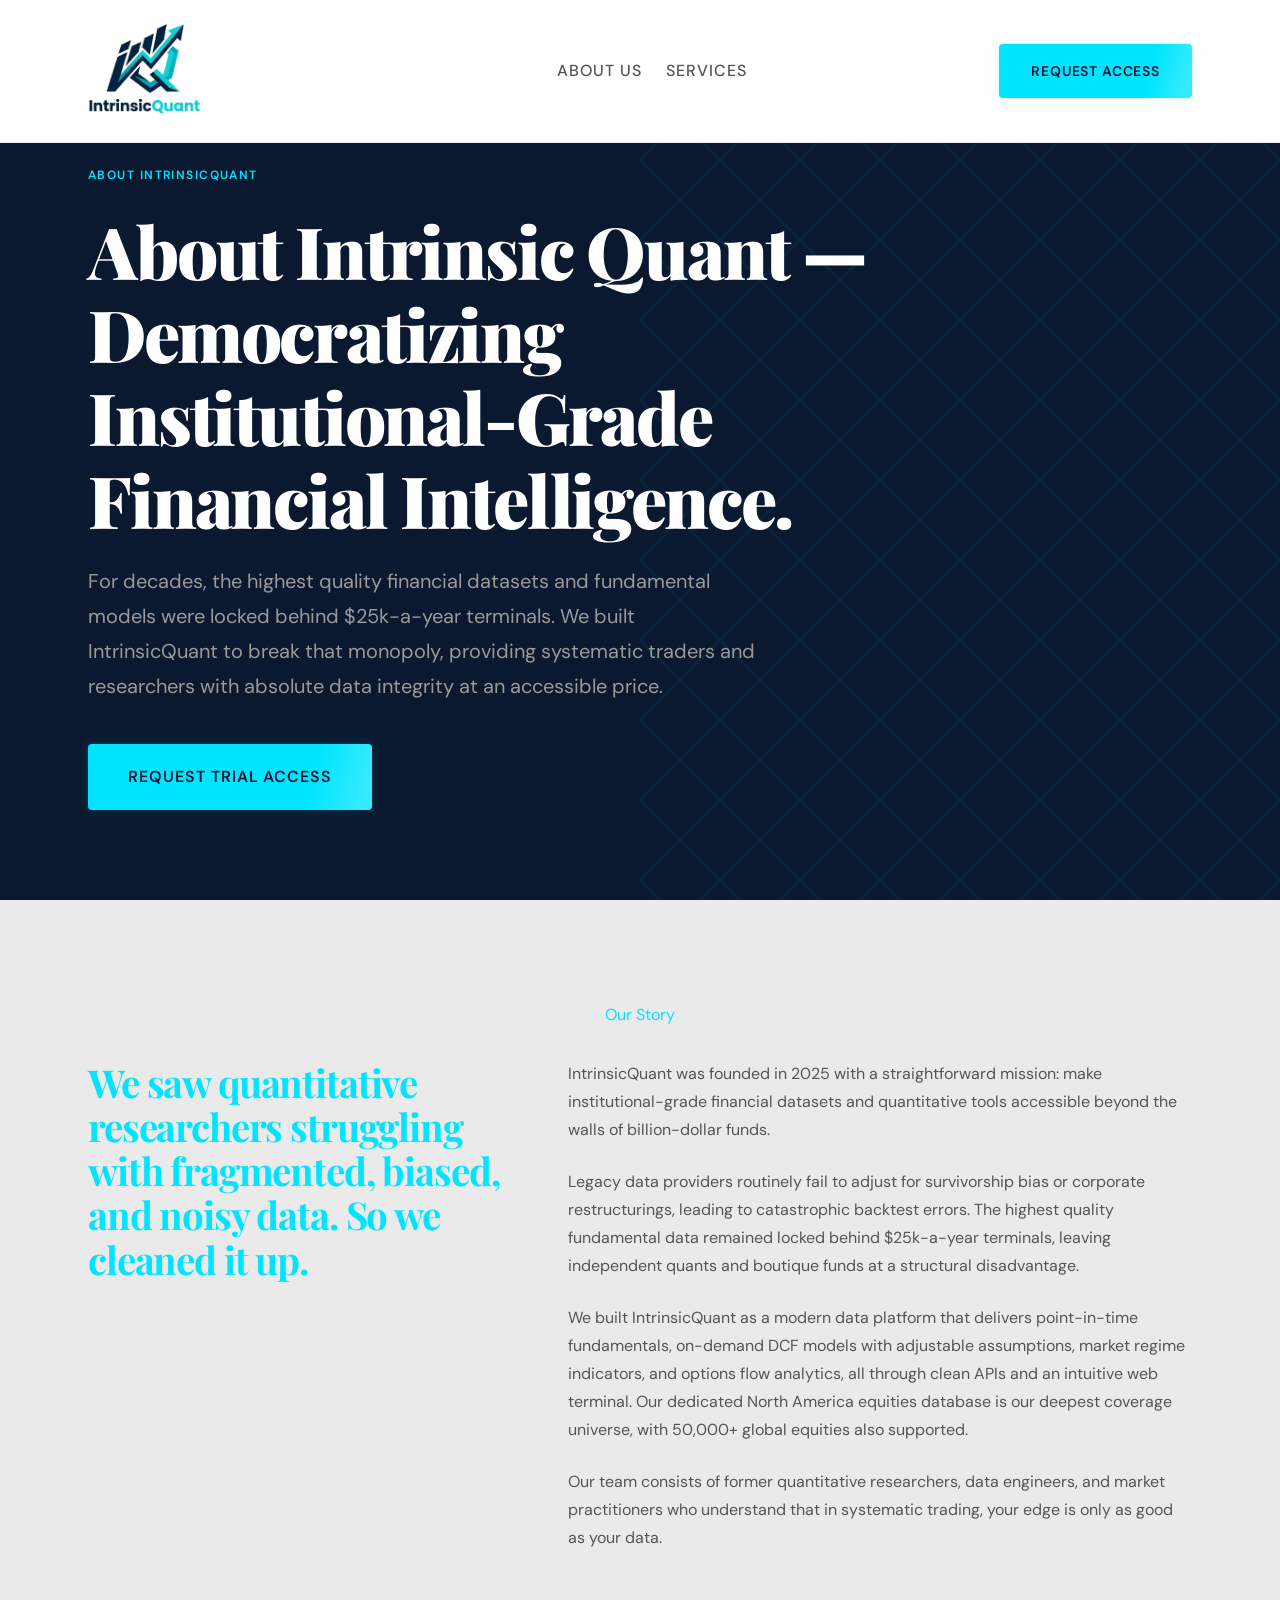
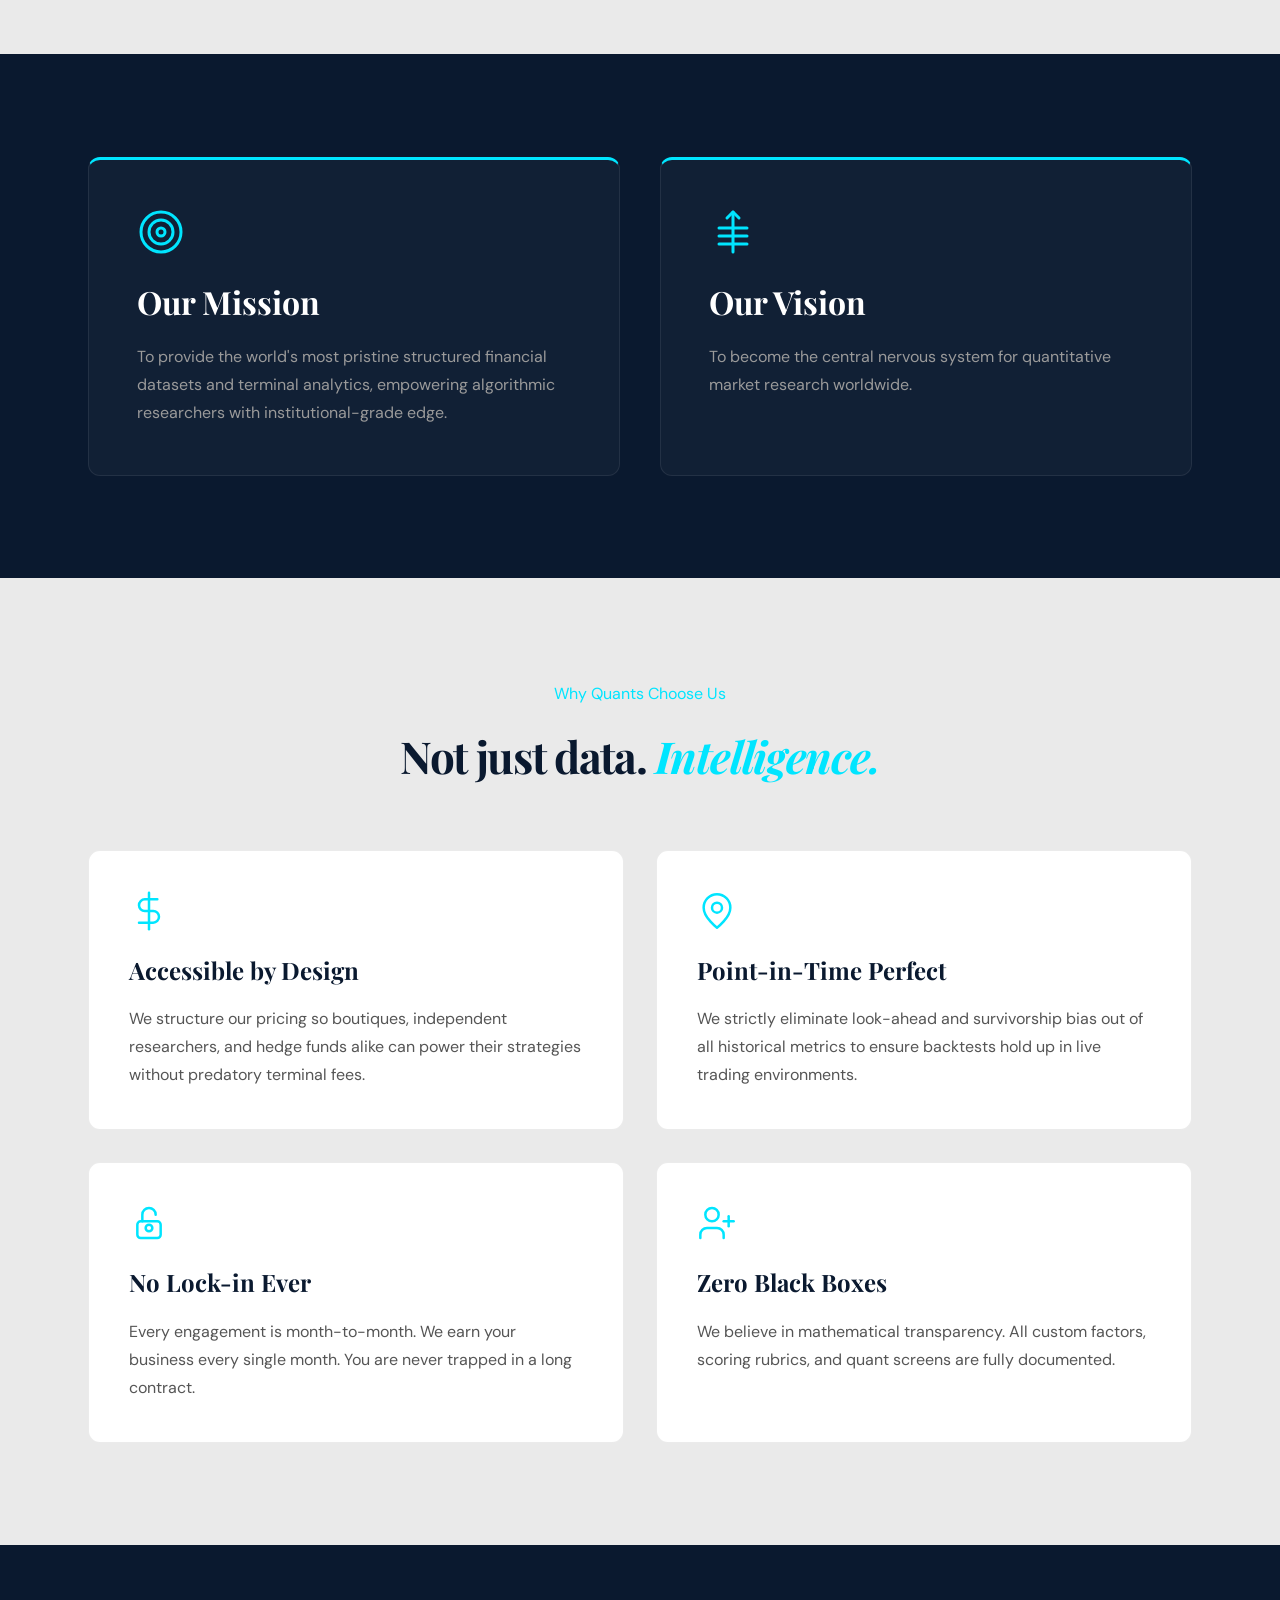
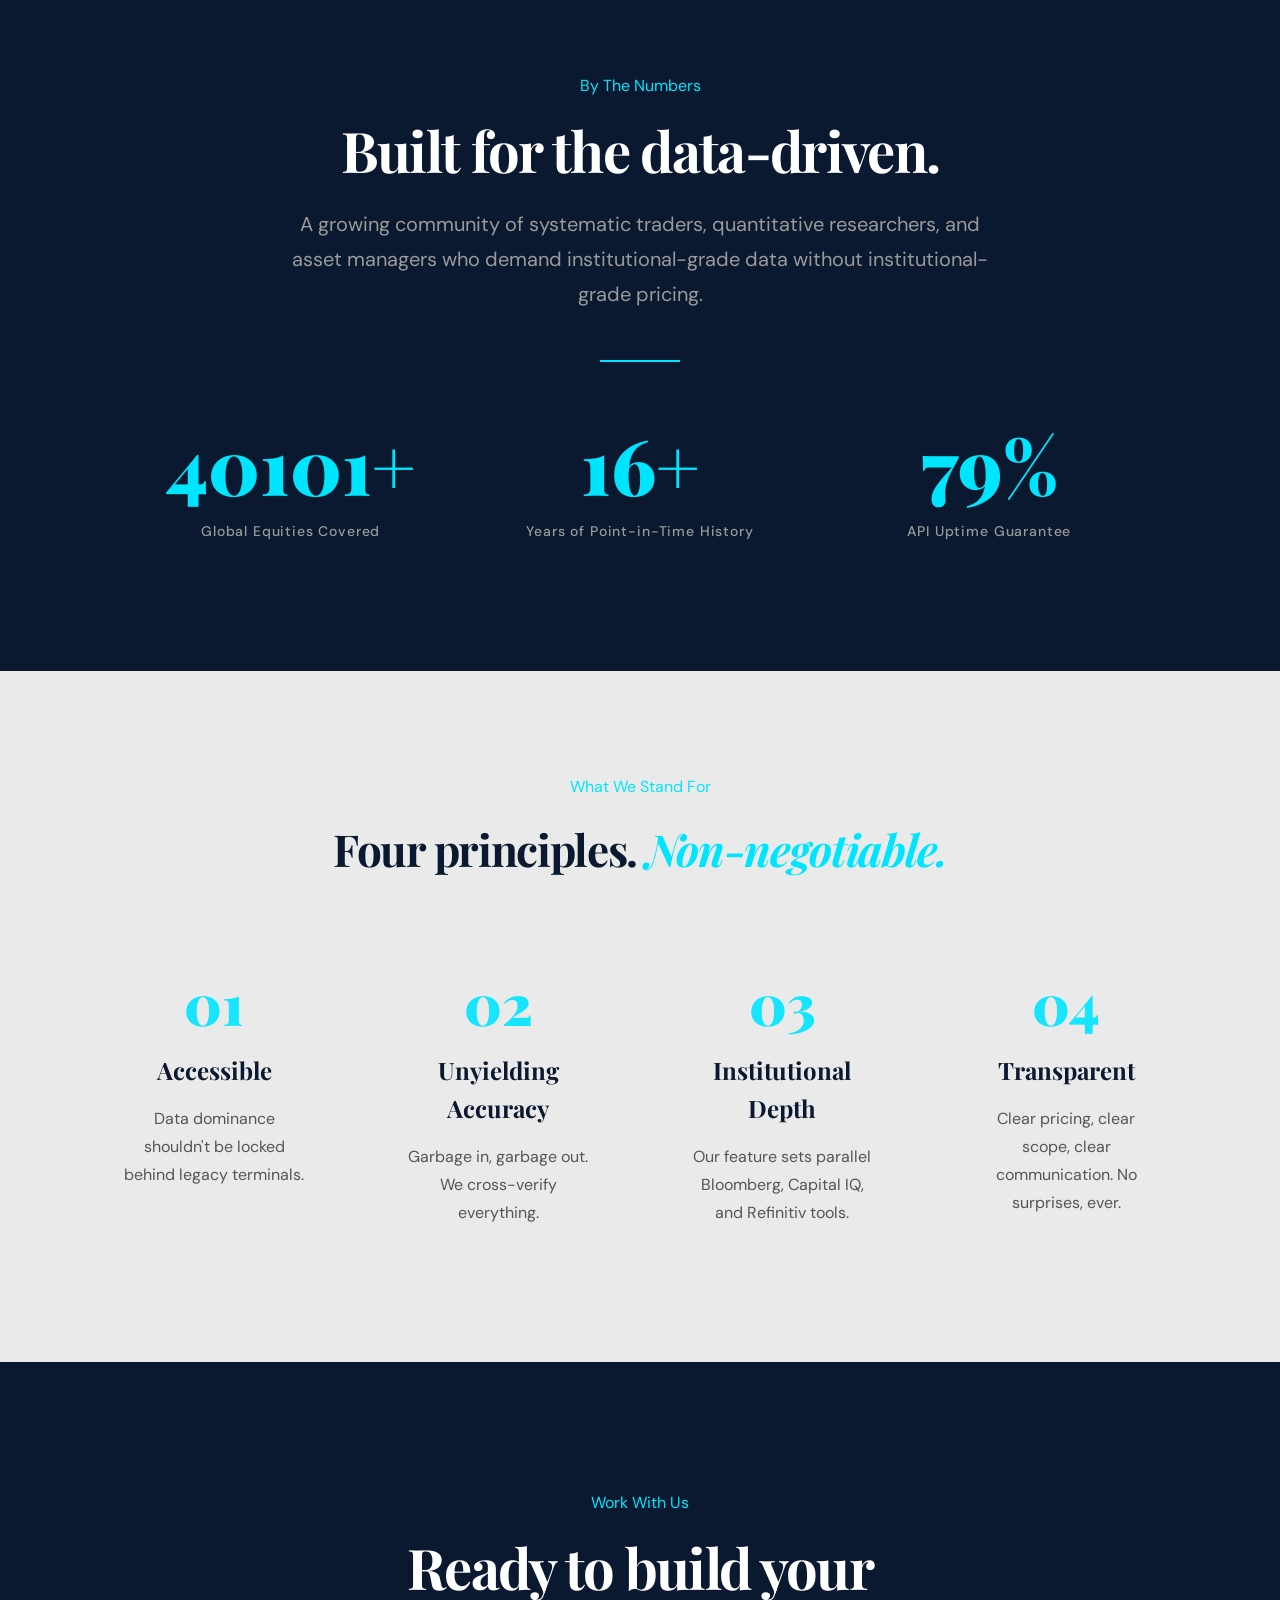
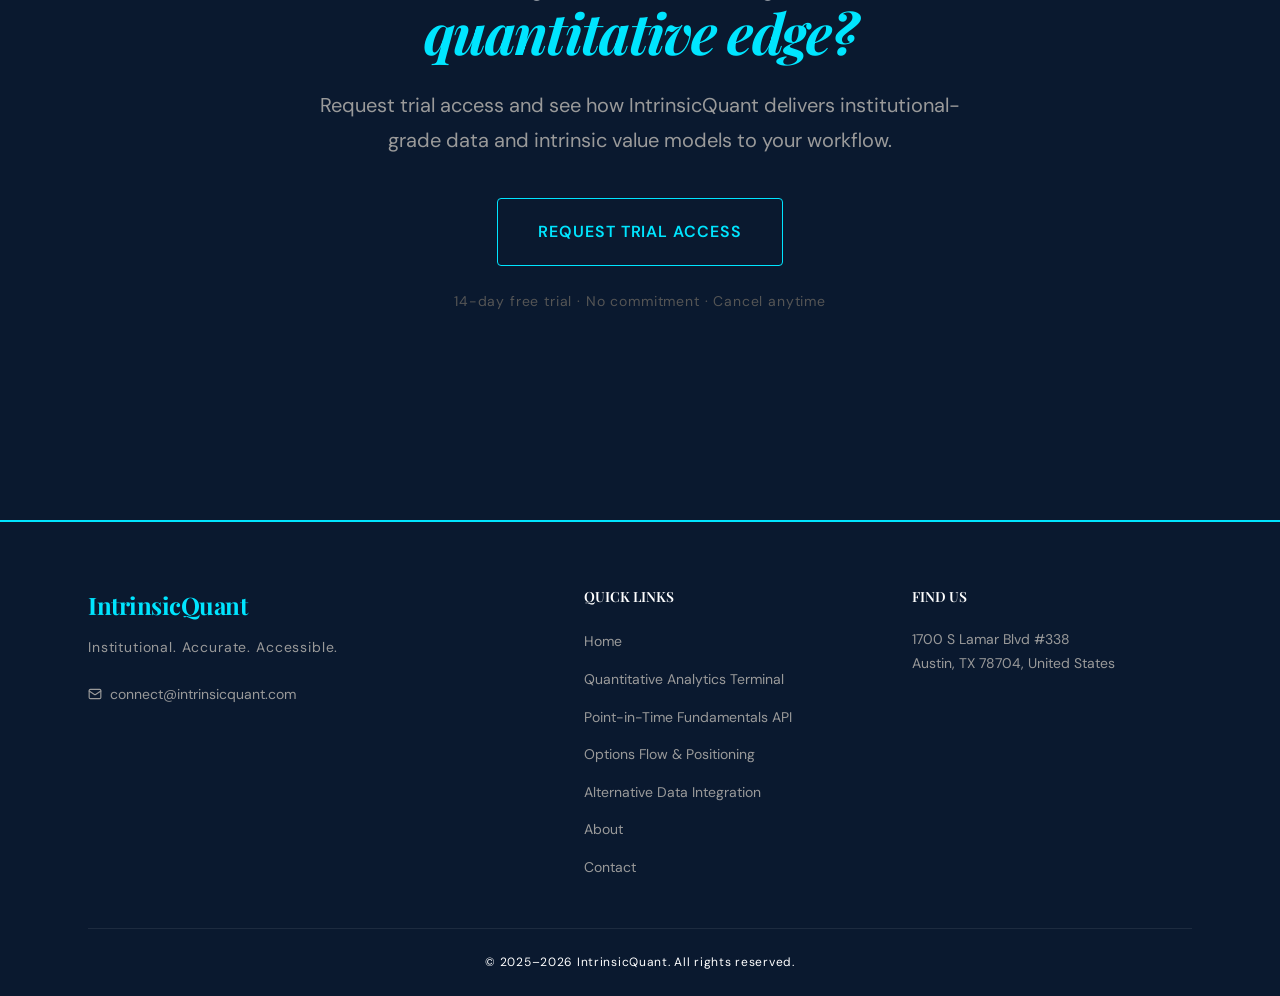
==== commit f617c3d2: "On branch main Your branch is up to date with 'origin/main'. Changes to be committed: 	modified:   a" ====
--- a/about/index.html
+++ b/about/index.html
@@ -4,25 +4,57 @@
 <head>
   <meta charset="UTF-8">
   <meta name="viewport" content="width=device-width, initial-scale=1.0">
+  <!-- Favicons for Google Search & Browser recognition -->
+  <link rel="icon" href="../favicon.ico" sizes="32x32">
+  <link rel="icon" href="../favicon-192.png" sizes="192x192" type="image/png">
+  <link rel="apple-touch-icon" href="../apple-touch-icon.png">
   <title>About Us — IntrinsicQuant</title>
   <meta name="description"
     content="Learn about IntrinsicQuant and our mission to democratize institutional-grade financial data.">
+  <!-- SEO: keyword meta tag with brand variations and common typos -->
+  <meta name="keywords" content="Intrinsic Quant, IntrinsicQuant, intrinsicquant, intrinsic quant, intrisic quant, intrinsic quant about, intrinsicquant.com, quantitative financial data, quantitative data platform, point-in-time fundamentals, financial data API, quant data provider, institutional financial data">
   <link rel="canonical" href="https://intrinsicquant.com/about/">
   <meta property="og:title" content="About Us — IntrinsicQuant">
   <meta property="og:description"
     content="Learn about IntrinsicQuant and our mission to democratize institutional-grade financial data.">
-  <meta property="og:image" content="https://intrinsicquant.com/assets/images/Png%20Logo.png">
+  <!-- SEO: fixed OG image path to match actual file -->
+  <meta property="og:image" content="https://intrinsicquant.com/assets/images/logo.png">
   <meta property="og:url" content="https://intrinsicquant.com/about/">
   <meta property="og:type" content="website">
   <meta name="twitter:card" content="summary_large_image">
   <meta name="twitter:title" content="About Us — IntrinsicQuant">
   <meta name="twitter:description" content="Learn about IntrinsicQuant and our mission to democratize institutional-grade financial data.">
-  <meta name="twitter:image" content="https://intrinsicquant.com/assets/images/Png%20Logo.png">
+  <!-- SEO: fixed Twitter image path to match actual file -->
+  <meta name="twitter:image" content="https://intrinsicquant.com/assets/images/logo.png">
   <link
     href="https://fonts.googleapis.com/css2?family=Playfair+Display:wght@400;700;900&family=DM+Sans:wght@300;400;500;600&display=swap"
     rel="stylesheet">
-  <link rel="stylesheet" href="/css/styles.css">
-  <script defer src="/js/main.js"></script>
+  <link rel="stylesheet" href="../css/styles.css">
+  <!-- SEO: Organization JSON-LD for about page -->
+  <script type="application/ld+json">
+  {
+    "@context": "https://schema.org",
+    "@type": "Organization",
+    "name": "IntrinsicQuant",
+    "alternateName": ["Intrinsic Quant", "intrinsicquant", "intrinsic quant"],
+    "description": "Intrinsic Quant (IntrinsicQuant) is an institutional-grade quantitative financial data platform delivering point-in-time fundamentals, options flow analytics, and API access to systematic traders and asset managers.",
+    "logo": "https://intrinsicquant.com/assets/images/logo.png",
+    "url": "https://intrinsicquant.com/",
+    "email": "connect@intrinsicquant.com"
+  }
+  </script>
+  <!-- SEO: BreadcrumbList for about page -->
+  <script type="application/ld+json">
+  {
+    "@context": "https://schema.org",
+    "@type": "BreadcrumbList",
+    "itemListElement": [
+      { "@type": "ListItem", "position": 1, "name": "Intrinsic Quant Home", "item": "https://intrinsicquant.com/" },
+      { "@type": "ListItem", "position": 2, "name": "About Intrinsic Quant", "item": "https://intrinsicquant.com/about/" }
+    ]
+  }
+  </script>
+  <script defer src="../js/main.js"></script>
 </head>
 
 <body>
@@ -32,13 +64,12 @@
     <div class="container">
       <div class="nav__inner">
 
-        <a class="nav__logo" href="/">
-          <img src="/assets/images/logo.png" alt="IntrinsicQuant" height="80">
+        <a class="nav__logo" href="../">
+          <img src="../assets/images/logo.png" alt="Intrinsic Quant — IntrinsicQuant Logo" height="80">
         </a>
 
         <ul class="nav__links">
           <li class="nav__item">
-            <a href="/" class="nav__link">Home</a>
           </li>
           <li class="nav__item">
             <a href="/about/" class="nav__link">About Us</a>
@@ -78,7 +109,8 @@
     <div class="container">
       <div class="about-hero__content">
         <p class="about-hero__label">About IntrinsicQuant</p>
-        <h1 class="about-hero__headline">Democratizing Institutional-Grade Financial Intelligence.</h1>
+        <!-- SEO: H1 includes brand keyword "Intrinsic Quant" -->
+        <h1 class="about-hero__headline">About Intrinsic Quant — Democratizing Institutional-Grade Financial Intelligence.</h1>
         <p class="about-hero__subline">For decades, the highest quality financial datasets and fundamental models were locked behind $25k-a-year terminals. We built IntrinsicQuant to break that monopoly, providing systematic traders and researchers with absolute data integrity at an accessible price.</p>
         <div class="about-hero__buttons">
           <a href="/contact/" class="btn btn--primary btn--lg">Request Trial Access</a>
--- a/css/styles.css
+++ b/css/styles.css
@@ -686,7 +686,7 @@
   right: 0;
   z-index: var(--z-nav);
   background: var(--color-white);
-  padding-block: var(--space-4);
+  padding-block: var(--space-6);
   border-bottom: 1px solid rgba(0, 0, 0, 0.08);
   transition: box-shadow var(--duration-slow) var(--ease-out),
     padding var(--duration-base) var(--ease-out);
@@ -714,9 +714,11 @@
 }
 
 .nav__logo img {
-  height: 80px;
+  height: 90px;
   width: auto;
   display: block;
+  object-fit: contain;
+  margin-bottom: 4px; /* Space for the text at the bottom of the logo */
 }
 
 .nav__links {
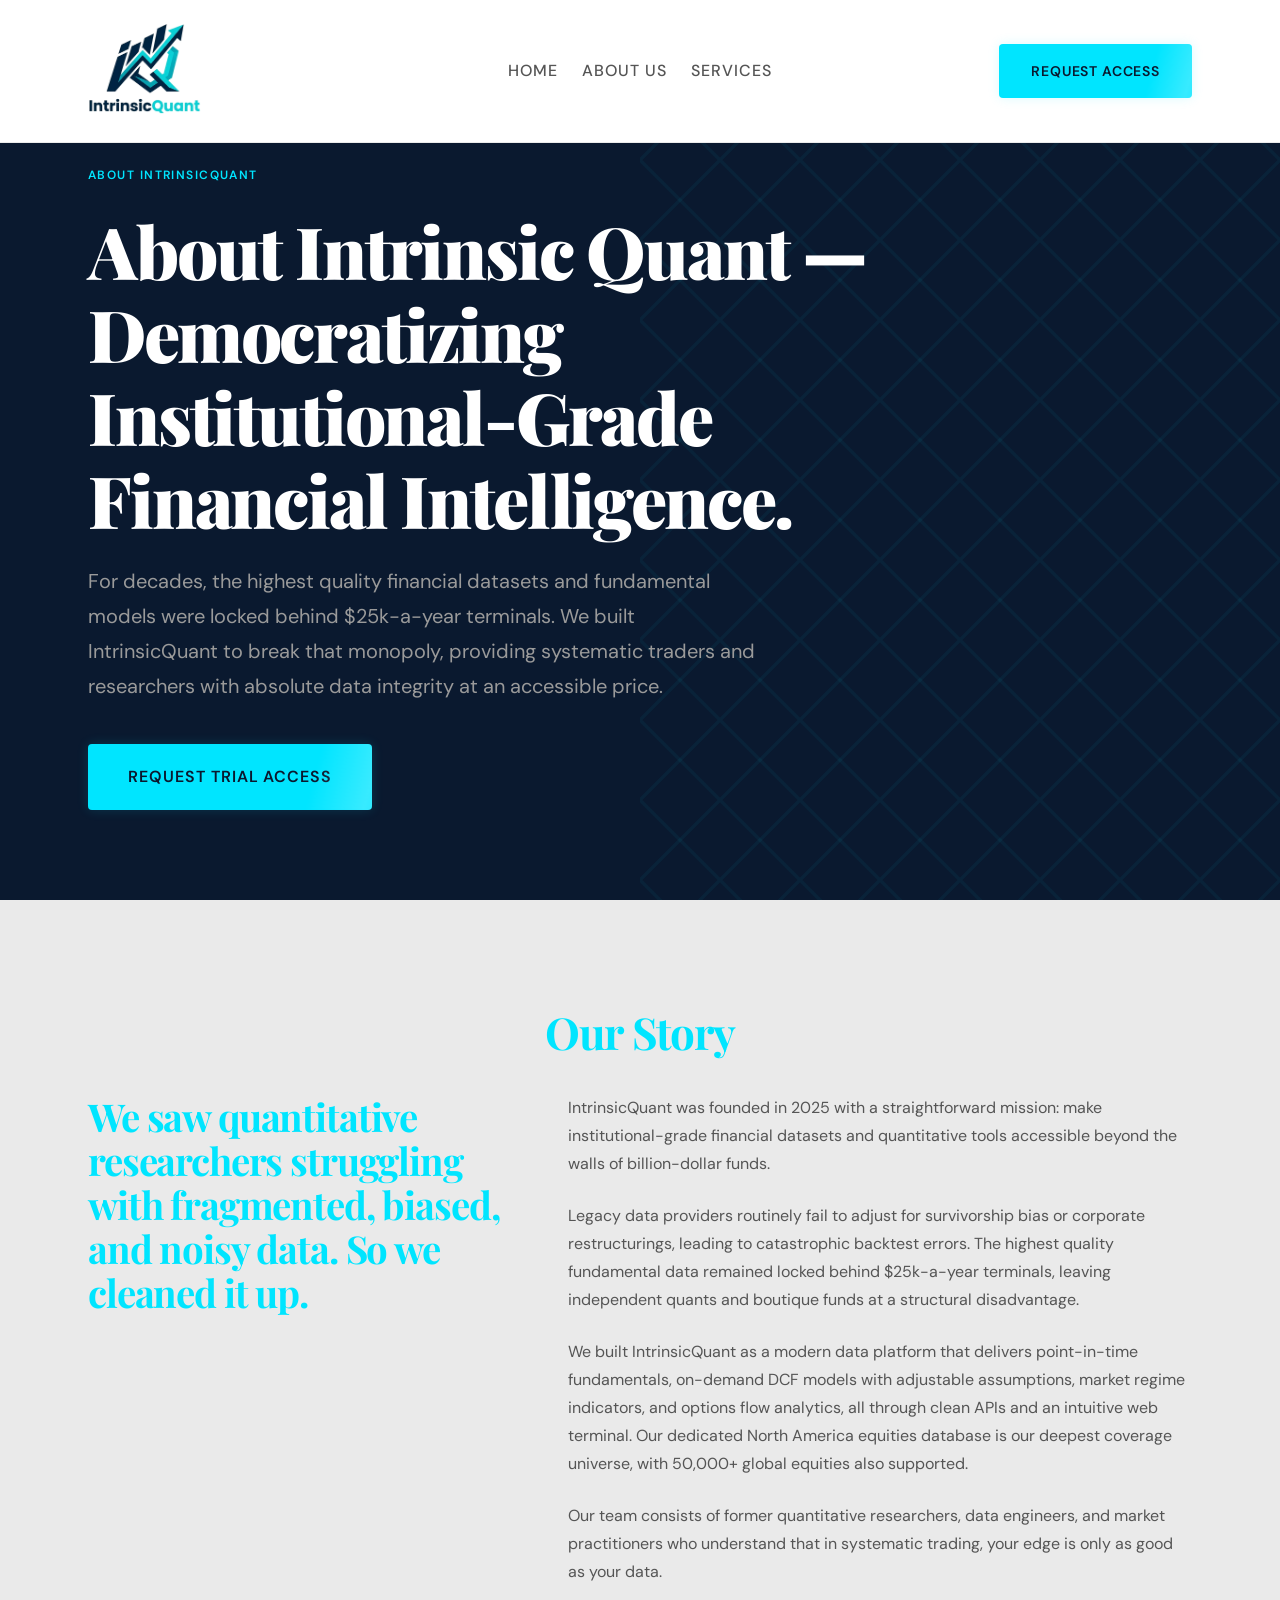
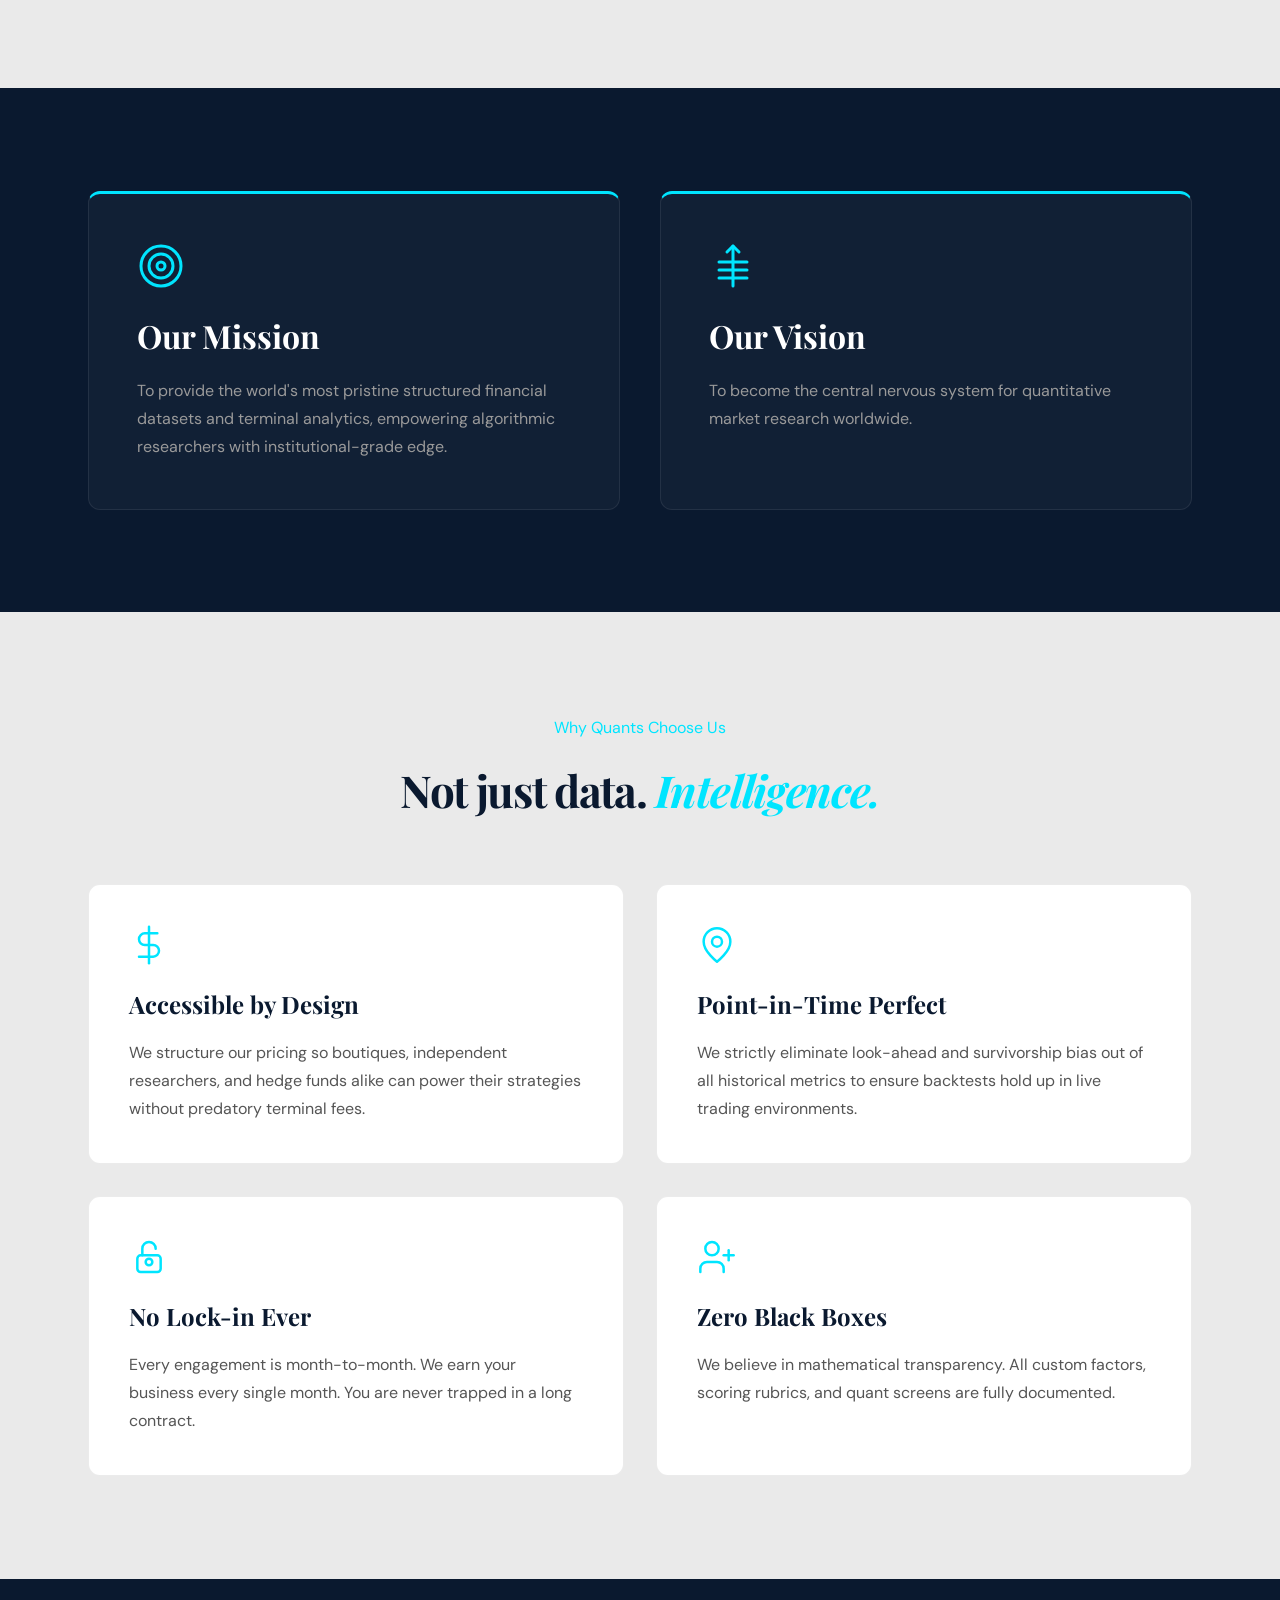
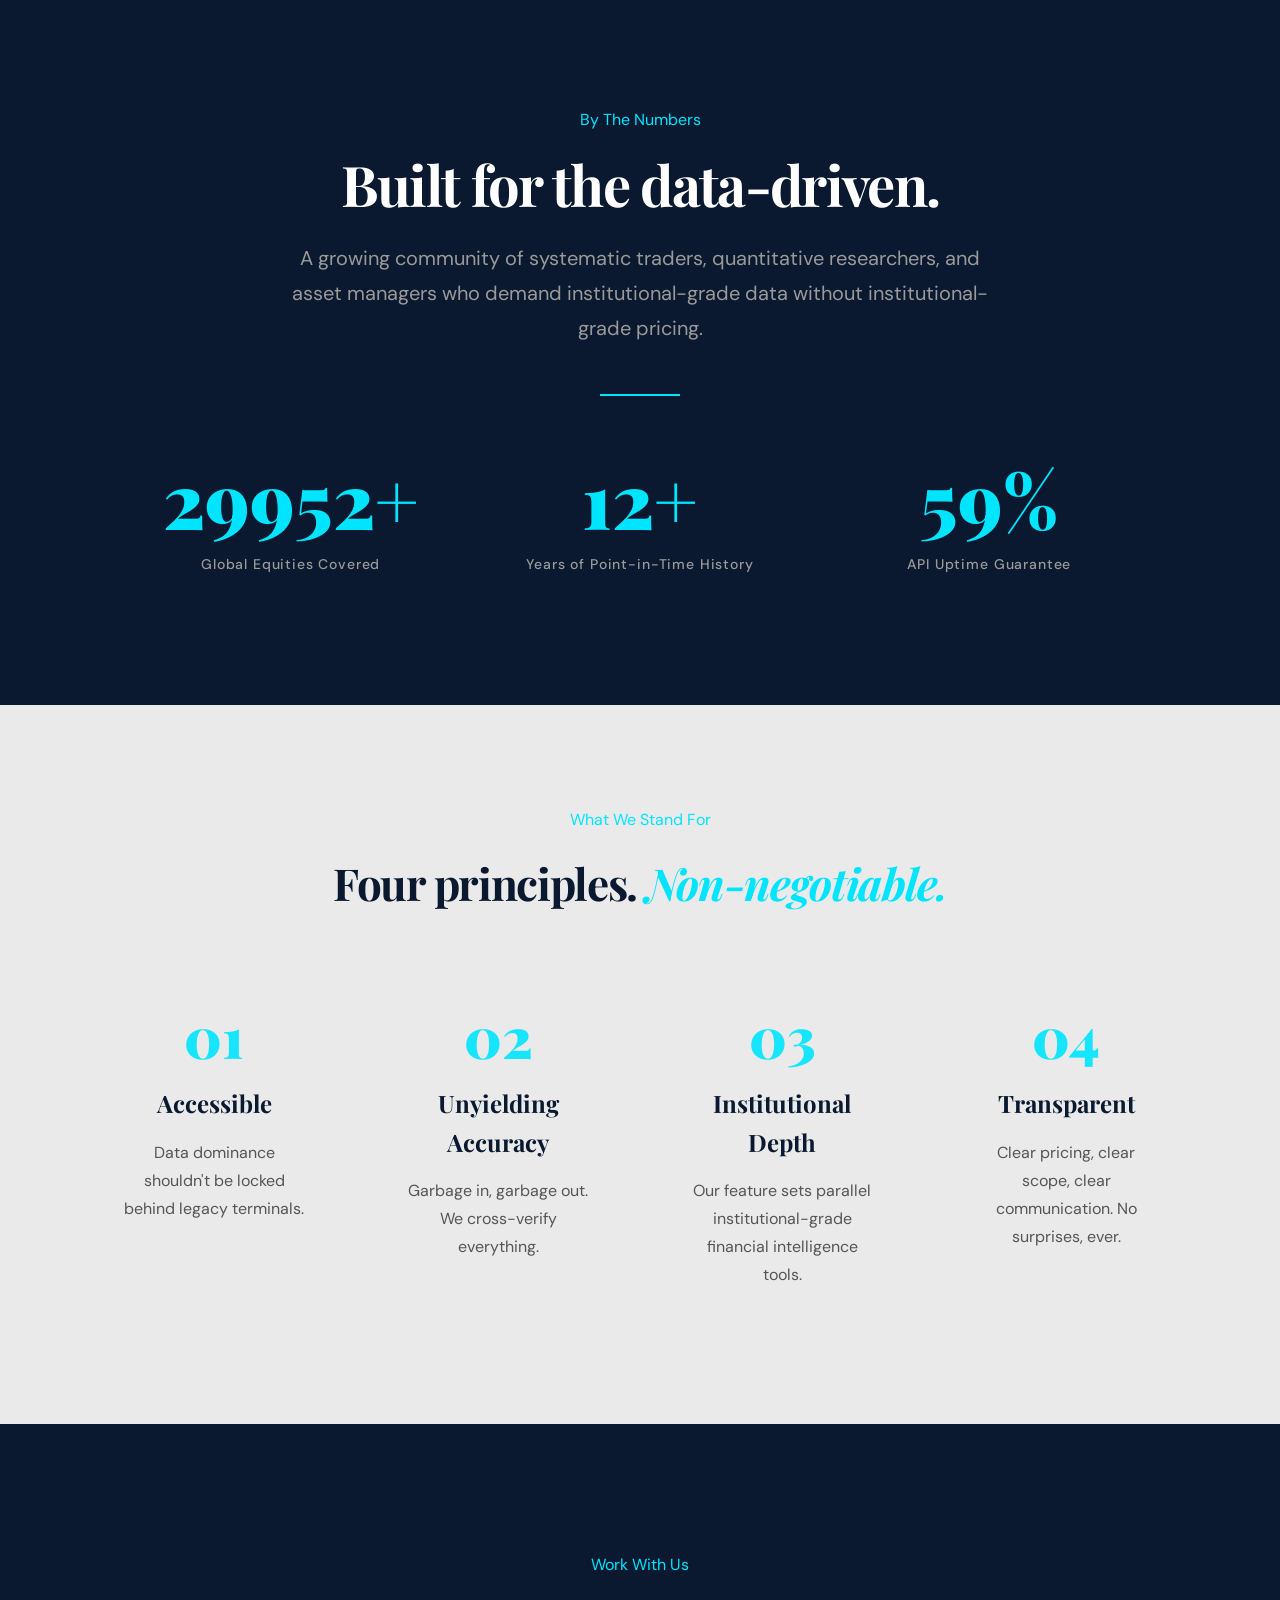
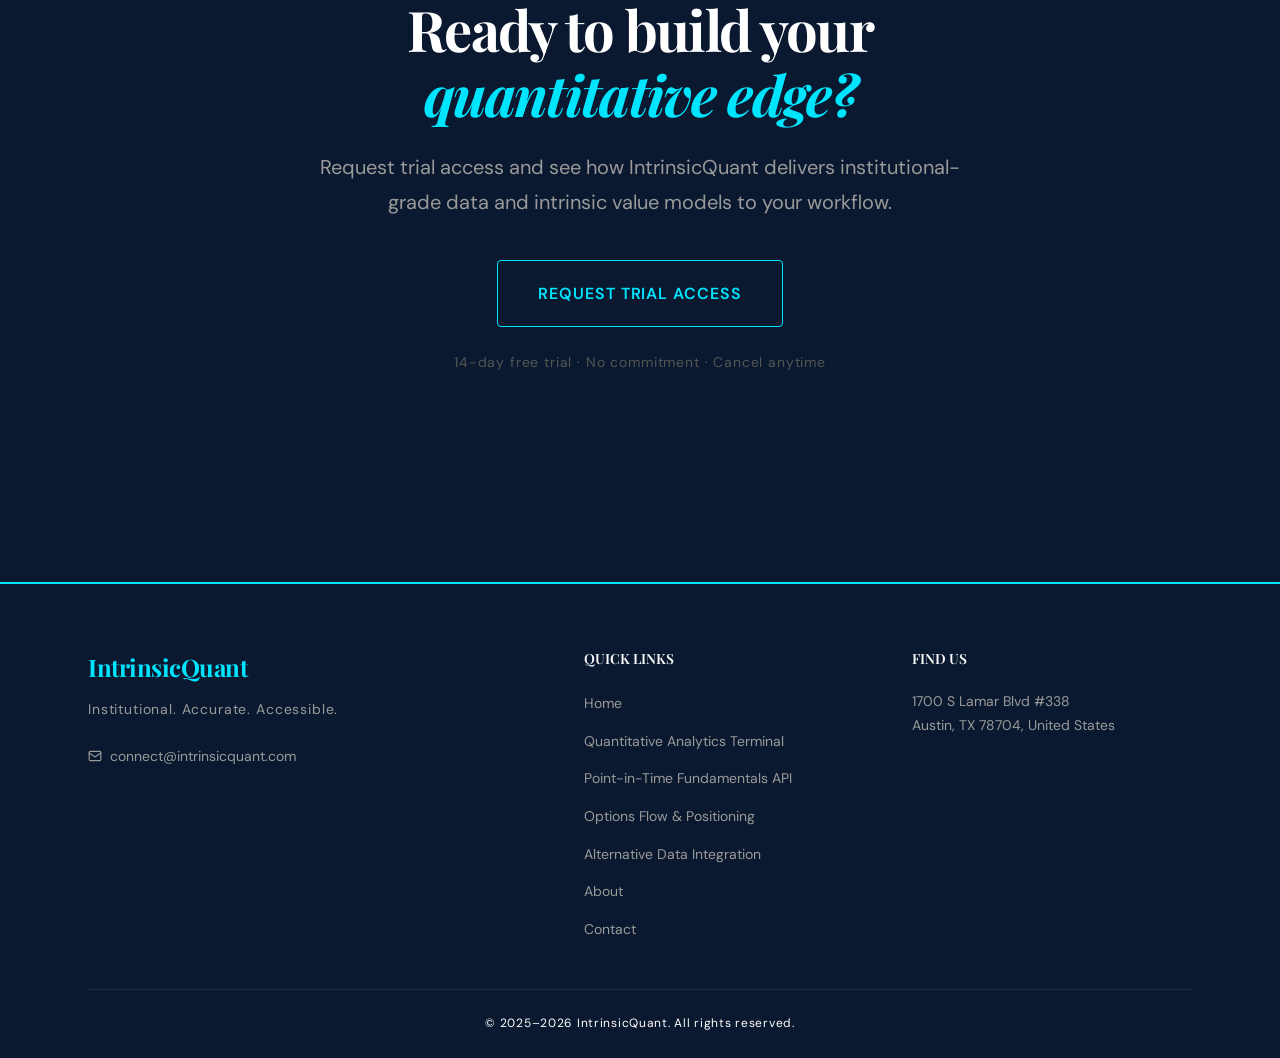
==== commit 05764041: "On branch main Your branch is up to date with 'origin/main'. Changes to be committed: 	new file:   4" ====
--- a/about/index.html
+++ b/about/index.html
@@ -5,12 +5,14 @@
   <meta charset="UTF-8">
   <meta name="viewport" content="width=device-width, initial-scale=1.0">
   <!-- Favicons for Google Search & Browser recognition -->
-  <link rel="icon" href="../favicon.ico" sizes="32x32">
-  <link rel="icon" href="../favicon-192.png" sizes="192x192" type="image/png">
-  <link rel="apple-touch-icon" href="../apple-touch-icon.png">
+  <link rel="icon" href="https://intrinsicquant.com/favicon.ico" sizes="32x32">
+  <link rel="icon" href="https://intrinsicquant.com/favicon-192.png" sizes="192x192" type="image/png">
+  <link rel="apple-touch-icon" href="https://intrinsicquant.com/apple-touch-icon.png">
+  <link rel="shortcut icon" href="https://intrinsicquant.com/favicon.ico">
   <title>About Us — IntrinsicQuant</title>
   <meta name="description"
-    content="Learn about IntrinsicQuant and our mission to democratize institutional-grade financial data.">
+    content="Learn about IntrinsicQuant — our mission to democratize institutional-grade quantitative financial data for systematic traders, quant researchers, and asset managers worldwide.">
+  <meta name="robots" content="index, follow, max-image-preview:large, max-snippet:-1, max-video-preview:-1">
   <!-- SEO: keyword meta tag with brand variations and common typos -->
   <meta name="keywords" content="Intrinsic Quant, IntrinsicQuant, intrinsicquant, intrinsic quant, intrisic quant, intrinsic quant about, intrinsicquant.com, quantitative financial data, quantitative data platform, point-in-time fundamentals, financial data API, quant data provider, institutional financial data">
   <link rel="canonical" href="https://intrinsicquant.com/about/">
@@ -29,6 +31,8 @@
   <link
     href="https://fonts.googleapis.com/css2?family=Playfair+Display:wght@400;700;900&family=DM+Sans:wght@300;400;500;600&display=swap"
     rel="stylesheet">
+  <link rel="preconnect" href="https://fonts.googleapis.com">
+  <link rel="preconnect" href="https://fonts.gstatic.com" crossorigin>
   <link rel="stylesheet" href="../css/styles.css">
   <!-- SEO: Organization JSON-LD for about page -->
   <script type="application/ld+json">
@@ -70,6 +74,7 @@
 
         <ul class="nav__links">
           <li class="nav__item">
+            <a href="/" class="nav__link">Home</a>
           </li>
           <li class="nav__item">
             <a href="/about/" class="nav__link">About Us</a>
@@ -104,6 +109,7 @@
     </div>
   </div>
 
+  <main id="main-content">
   <!-- SECTION 1: HERO -->
   <section class="about-hero">
     <div class="container">
@@ -124,7 +130,7 @@
   <!-- SECTION 2: OUR STORY -->
   <section class="about-story">
     <div class="container">
-      <p class="section-label">Our Story</p>
+      <h2 class="section-label">Our Story</h2>
       <div class="about-story__grid">
         <div class="about-story__quote">
           <p>We saw quantitative researchers struggling with fragmented, biased, and noisy data. So we cleaned it up.</p>
@@ -273,7 +279,7 @@
         <div class="about-values__card">
           <div class="about-values__num">03</div>
           <h4>Institutional Depth</h4>
-          <p>Our feature sets parallel Bloomberg, Capital IQ, and Refinitiv tools.</p>
+          <p>Our feature sets parallel institutional-grade financial intelligence tools.</p>
         </div>
         <div class="about-values__card">
           <div class="about-values__num">04</div>
@@ -297,6 +303,8 @@
       <p class="about-cta__note">14-day free trial · No commitment · Cancel anytime</p>
     </div>
   </section>
+
+  </main>
 
   <!-- FOOTER -->
   <footer class="site-footer">
--- a/css/styles.css
+++ b/css/styles.css
@@ -5,11 +5,6 @@
    Aesthetic: Quantitative Finance — Precision meets Authority
    ============================================================ */
 
-/* ------------------------------------------------------------
-   0. GOOGLE FONTS IMPORT
-   Playfair Display (display/headings) + DM Sans (body)
-   ------------------------------------------------------------ */
-@import url('https://fonts.googleapis.com/css2?family=Playfair+Display:ital,wght@0,400;0,600;0,700;0,900;1,400;1,700&family=DM+Sans:opsz,wght@9..40,300;9..40,400;9..40,500;9..40,600&display=swap');
 
 
 /* ============================================================
